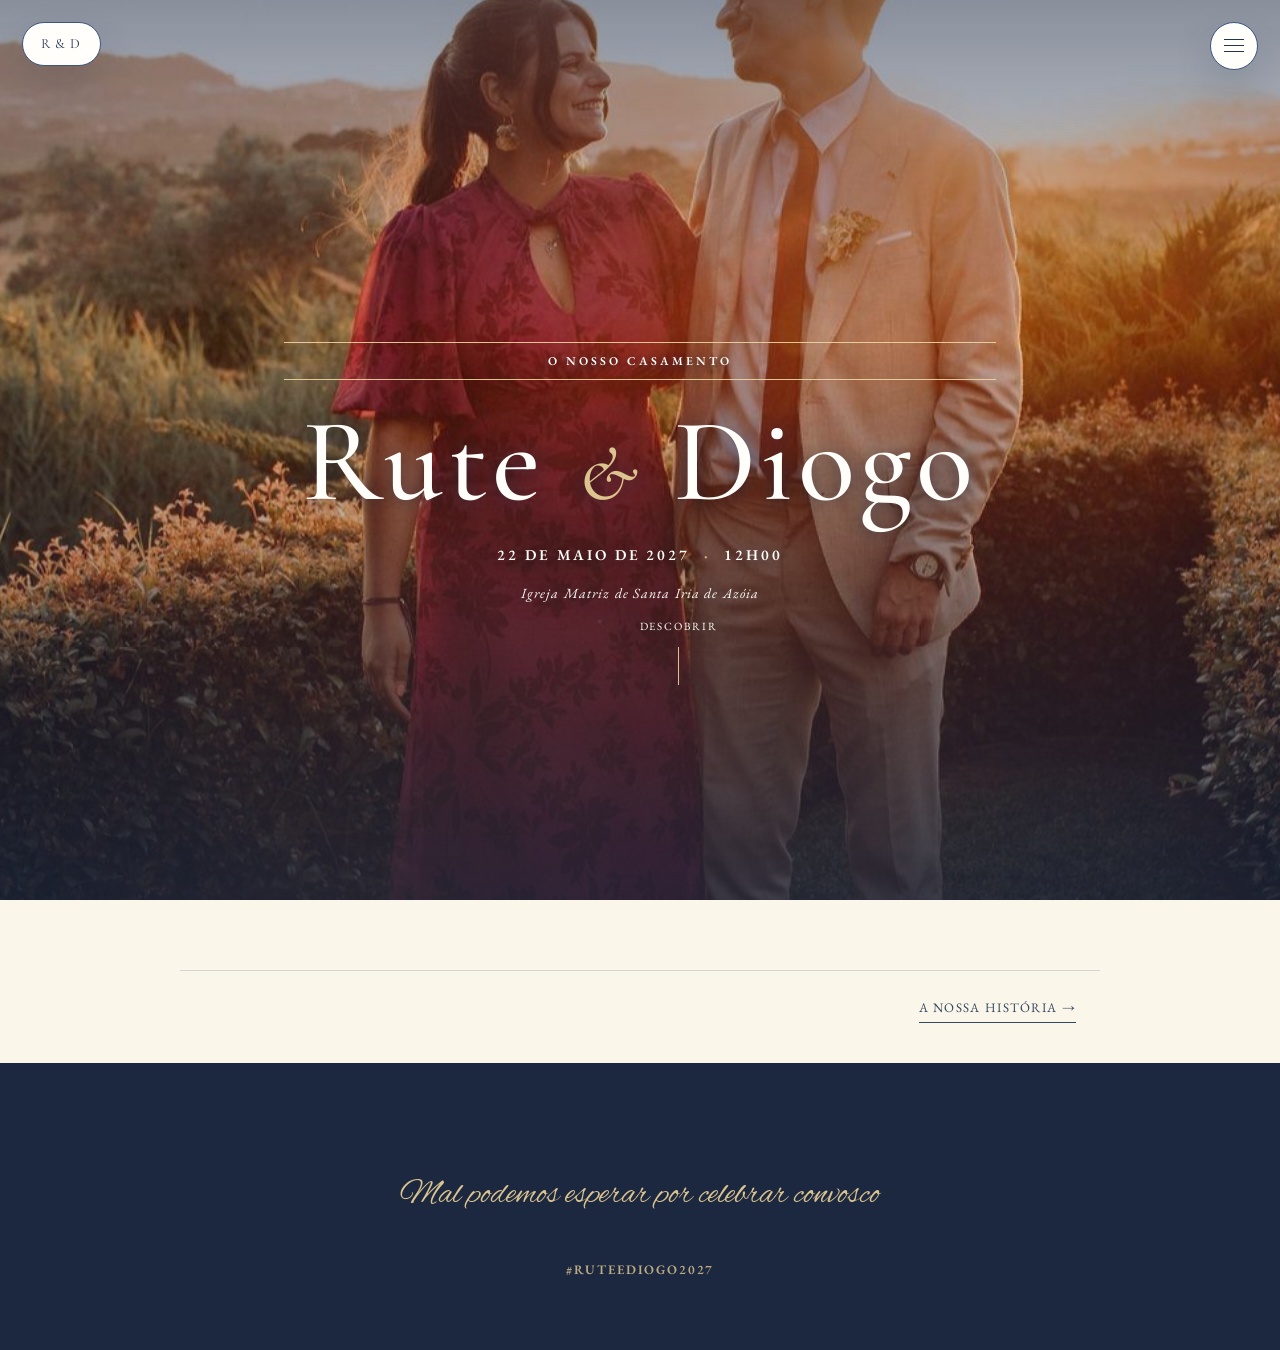
==== index.html @ b2396b19 "Add files via upload" ====
<!DOCTYPE html>
<html lang="pt-PT">
<head>
<meta charset="UTF-8">
<meta name="viewport" content="width=device-width, initial-scale=1.0">
<title>Rute &amp; Diogo — 22 de Maio de 2027</title>
<link rel="preconnect" href="https://fonts.googleapis.com">
<link rel="preconnect" href="https://fonts.gstatic.com" crossorigin>
<link href="https://fonts.googleapis.com/css2?family=Cormorant+Garamond:ital,wght@0,400;0,500;0,600;1,400;1,500&family=EB+Garamond:ital,wght@0,400;0,500;1,400;1,500&family=Alex+Brush&display=swap" rel="stylesheet">
<link rel="stylesheet" href="casament-site/styles.css">
</head>
<body>

<a href="index.html" class="brand-chip">R &amp; D</a>
<button class="menu-btn" id="menuBtn" aria-label="Abrir menu">
  <span class="bars"><span></span><span></span><span></span></span>
</button>

<nav class="nav-overlay">
  <div>
    <ul>
      <li><a href="index.html" class="nav-link active">Início</a></li>
      <li><a href="historia.html" class="nav-link">Nossa História</a></li>
      <li><a href="detalhes.html" class="nav-link">O Grande Dia</a></li>
      <li><a href="rsvp.html" class="nav-link">RSVP</a></li>
      <li><a href="presentes.html" class="nav-link">Presentes</a></li>
    </ul>
    <p class="nav-foot">22 · 05 · 2027</p>
  </div>
</nav>

<section class="photo-cover">
  <img src="images/cover.jpeg" alt="Rute e Diogo juntos ao pôr do sol" fetchpriority="high">
  <div class="photo-cover-shade"></div>
  <div class="photo-cover-content">
    <p class="cover-kicker">O nosso casamento</p>
    <h1>Rute <em>&amp;</em> Diogo</h1>
    <p class="cover-date">22 de maio de 2027 <span>·</span> 12h00</p>
    <p class="cover-place">Igreja Matriz de Santa Iria de Azóia</p>
    <a class="cover-scroll" href="historia.html" aria-label="Ver a nossa história"><span>Descobrir</span><i></i></a>
  </div>
</section>

<nav class="page-nav"><span></span><a href="historia.html">A nossa história →</a></nav>
<footer><p class="script">Mal podemos esperar por celebrar convosco</p><p class="hashtag">#RuteEDiogo2027</p></footer>
<script src="casament-site/script.js"></script>
</body>
</html>
---- casament-site/styles.css ----
/* ============================================================
   Rute & Diogo — 22 de Maio de 2027
   Folha de estilos partilhada por todas as páginas do site.
   ============================================================ */

:root{
  --cream: #FBF6EA;
  --panel: #FFFEFA;
  --navy: #3C567C;
  --navy-deep: #24354E;
  --navy-darker: #1B2840;
  --gold: #C6A567;
  --gold-soft: #DCC48F;
  --ink: #33475F;
  --on-dark: #F3ECDA;
  --shadow: 0 18px 40px rgba(27,40,64,0.16);
}

*{ box-sizing: border-box; }
html{ scroll-behavior: smooth; }
body{
  margin:0;
  background: var(--cream);
  color: var(--ink);
  font-family:'EB Garamond', serif;
  font-size: 18px;
  line-height: 1.7;
}
body.menu-open{ overflow: hidden; }
body.theme-dark{ background: var(--navy-deep); color: var(--on-dark); }
body.theme-panel{ background: var(--panel); }

@media (prefers-reduced-motion: reduce){
  html{ scroll-behavior: auto; }
  *{ animation: none !important; transition: none !important; }
  .reveal{ opacity:1 !important; transform:none !important; }
}

.display{ font-family:'Cormorant Garamond', serif; }
.script{ font-family:'Alex Brush', cursive; color: var(--gold); }
a{ color: inherit; }
img{ max-width:100%; display:block; }

/* ---------- reveal ao fazer scroll ---------- */
.reveal{ opacity:0; transform: translateY(34px); transition: opacity 0.9s ease, transform 0.9s ease; }
.reveal.in-view{ opacity:1; transform: translateY(0); }
.reveal.d1{ transition-delay: 0.08s; }
.reveal.d2{ transition-delay: 0.18s; }
.reveal.d3{ transition-delay: 0.28s; }

/* ---------- ornamento ---------- */
.ornament{ width: 130px; height: 34px; margin: 0 auto 50px; opacity: 0.85; display:block; }
.ornament path{ stroke: var(--gold); fill:none; stroke-width: 1.2; }
body.theme-dark .ornament path{ stroke: var(--gold-soft); }

/* ---------- monograma + hamburguer fixos ---------- */
.brand-chip, .menu-btn{
  position: fixed; top: 22px; z-index: 60;
  background: var(--panel); border: 1px solid var(--navy);
  box-shadow: var(--shadow);
}
.brand-chip{
  left: 22px; padding: 9px 18px; border-radius: 999px;
  font-family:'Cormorant Garamond', serif; letter-spacing: 0.08em; font-size: 14px; color: var(--navy-deep);
  text-decoration:none;
}
.menu-btn{
  right: 22px; width: 48px; height: 48px; border-radius: 50%;
  display:flex; align-items:center; justify-content:center;
  cursor:pointer; border-width:1px; border-style:solid;
}
.menu-btn .bars{ position:relative; width: 20px; height: 14px; }
.menu-btn .bars span{
  position:absolute; left:0; width:100%; height: 1.4px; background: var(--navy-deep);
  transition: transform 0.35s ease, opacity 0.25s ease, top 0.35s ease;
}
.menu-btn .bars span:nth-child(1){ top: 0; }
.menu-btn .bars span:nth-child(2){ top: 6px; }
.menu-btn .bars span:nth-child(3){ top: 12px; }
body.menu-open .menu-btn .bars span:nth-child(1){ top:6px; transform: rotate(45deg); }
body.menu-open .menu-btn .bars span:nth-child(2){ opacity: 0; }
body.menu-open .menu-btn .bars span:nth-child(3){ top:6px; transform: rotate(-45deg); }

/* ---------- overlay de navegação ---------- */
.nav-overlay{
  position: fixed; inset: 0; z-index: 55;
  background: var(--navy-darker);
  display:flex; align-items:center; justify-content:center;
  opacity: 0; visibility: hidden; pointer-events:none;
  transition: opacity 0.5s ease;
}
body.menu-open .nav-overlay{ opacity:1; visibility:visible; pointer-events:auto; }
.nav-overlay ul{ list-style:none; margin:0; padding:0; text-align:center; }
.nav-overlay li{ opacity:0; transform: translateY(16px); transition: opacity 0.5s ease, transform 0.5s ease; }
body.menu-open .nav-overlay li{ opacity:1; transform:translateY(0); }
body.menu-open .nav-overlay li:nth-child(1){ transition-delay: 0.10s; }
body.menu-open .nav-overlay li:nth-child(2){ transition-delay: 0.18s; }
body.menu-open .nav-overlay li:nth-child(3){ transition-delay: 0.26s; }
body.menu-open .nav-overlay li:nth-child(4){ transition-delay: 0.34s; }
body.menu-open .nav-overlay li:nth-child(5){ transition-delay: 0.42s; }
.nav-overlay a{
  display:block; padding: 16px 0; text-decoration:none;
  font-family:'Cormorant Garamond', serif; font-weight:500;
  letter-spacing: 0.18em; text-transform: uppercase;
  font-size: clamp(22px, 4vw, 30px); color: var(--on-dark);
  transition: color 0.2s ease;
}
.nav-overlay a:hover{ color: var(--gold-soft); }
.nav-overlay a.active{ color: var(--gold-soft); }
.nav-overlay .nav-foot{
  margin-top: 30px; font-size: 13px; letter-spacing: 0.3em;
  color: var(--gold-soft); opacity:0; transition: opacity 0.6s ease 0.5s;
}
body.menu-open .nav-overlay .nav-foot{ opacity: 0.8; }

/* ---------- layout de página ---------- */
.page-wrap{ max-width: 920px; margin: 0 auto; padding: 150px 24px 60px; }
.hero-page{
  min-height: 100vh; display:flex; flex-direction:column; align-items:center; justify-content:center;
  padding: 130px 24px 90px;
}

.eyebrow{
  display:block; text-align:center; font-size: 13px; letter-spacing: 0.26em;
  text-transform: uppercase; color: var(--gold); margin-bottom: 14px; font-weight:600;
}
body.theme-dark .eyebrow{ color: var(--gold-soft); }
.section-title{
  text-align:center; font-family:'Cormorant Garamond', serif; font-weight:600;
  font-size: clamp(32px, 4.6vw, 48px); color: var(--navy-deep); margin: 0 0 8px; letter-spacing: 0.02em;
}
body.theme-dark .section-title{ color: var(--on-dark); }
.section-sub{ text-align:center; margin: 0 0 50px; opacity:0.75; font-style: italic; }

/* ---------- convite (usado na página inicial) ---------- */
.invite{ max-width: 620px; margin: 0 auto; text-align:center; position:relative; border: 2px solid var(--navy-deep); padding: 58px 40px; background: var(--panel); }
.invite::before{ content:""; position:absolute; inset:10px; border: 1px solid var(--navy-deep); pointer-events:none; }
.invite .intro{ font-style:italic; font-size: 20px; color: var(--navy); max-width: 420px; margin: 0 auto 28px; }
.invite h1{ font-family:'Cormorant Garamond', serif; font-weight:500; letter-spacing: 0.14em; text-transform: uppercase; color: var(--navy-deep); font-size: clamp(48px, 9vw, 76px); line-height:1.05; margin:0; }
.invite .amp{ display:block; font-size: clamp(22px, 4vw, 32px); font-style: italic; color: var(--gold); margin: 4px 0; }
.invite .date-line{ margin-top: 30px; font-weight:600; letter-spacing: 0.14em; text-transform: uppercase; font-size: clamp(19px, 3vw, 25px); color: var(--navy-deep); }
.invite .time-line{ letter-spacing: 0.3em; text-transform: uppercase; font-size: 15px; color: var(--navy); margin-top: 4px; }
.invite .church-line{ margin-top: 24px; font-style: italic; letter-spacing: 0.05em; text-transform: uppercase; font-size: 16px; color: var(--navy); }
.invite .reception-script{ font-size: 32px; margin-top: 10px; color: var(--gold); font-family:'Alex Brush', cursive; }
.invite .reception-place{ font-style: italic; letter-spacing: 0.08em; text-transform: uppercase; font-size: 15px; color: var(--navy); margin-top: 2px; }

.hero-frame-in{ opacity:0; transform: scale(0.94); animation: heroIn 1s ease forwards 0.15s; }
@keyframes heroIn{ to{ opacity:1; transform: scale(1); } }
.hero-item{ opacity:0; transform: translateY(14px); animation: itemIn 0.7s ease forwards; }
@keyframes itemIn{ to{ opacity:1; transform: translateY(0); } }

.countdown{ display:flex; justify-content:center; gap: 26px; margin-top: 44px; flex-wrap: wrap; }
.countdown .box{ text-align:center; min-width: 60px; }
.countdown .num{ display:block; font-family:'Cormorant Garamond', serif; font-weight:600; font-size: 30px; color: var(--navy-deep); }
.countdown .label{ font-size: 10.5px; letter-spacing: 0.14em; text-transform: uppercase; color: var(--gold); }

/* ---------- história ---------- */
.story-line{ display:flex; flex-direction: column; gap: 64px; }
.story-item{ display:flex; gap: 46px; align-items:center; }
.story-item:nth-child(even){ flex-direction: row-reverse; }
.story-num{ font-family:'Cormorant Garamond', serif; font-style: italic; font-size: 15px; color: var(--gold); letter-spacing: 0.1em; margin-bottom: 6px; display:block; }
.story-item .ph{
  width: 220px; aspect-ratio: 4/5; flex-shrink:0; background: var(--cream);
  border: 1px solid var(--navy); display:flex; align-items:center; justify-content:center;
  font-style: italic; color: var(--navy); text-align:center; padding: 14px;
  clip-path: inset(0 100% 0 0); transition: clip-path 1.1s ease;
}
.story-item.in-view .ph{ clip-path: inset(0 0 0 0); }
.story-item .ph img{ width:100%; height:100%; object-fit:cover; }
.story-text h3{ font-family:'Cormorant Garamond', serif; font-weight:600; font-size: 27px; color: var(--navy-deep); margin: 0 0 10px; }
.story-text p{ margin:0; }
@media (max-width: 680px){ .story-item, .story-item:nth-child(even){ flex-direction:column; text-align:center; } }

/* ---------- detalhes ---------- */
.details-grid{ display:grid; grid-template-columns: 1fr 1fr; gap: 26px; margin-bottom: 70px; }
@media (max-width: 720px){ .details-grid{ grid-template-columns: 1fr; } }
.detail-card{ background: rgba(255,255,255,0.04); border: 1px solid rgba(60,86,124,0.25); padding: 34px 28px; text-align:center; }
body.theme-dark .detail-card{ border-color: rgba(243,236,218,0.35); }
.detail-card .tag{ font-size: 12px; letter-spacing: 0.2em; text-transform:uppercase; color: var(--gold); font-weight:600; margin-bottom: 12px; display:block; }
body.theme-dark .detail-card .tag{ color: var(--gold-soft); }
.detail-card h3{ font-family:'Cormorant Garamond', serif; font-weight:600; font-size: 24px; color: var(--navy-deep); margin: 0 0 6px; }
body.theme-dark .detail-card h3{ color: var(--on-dark); }
.detail-card p{ margin: 0 0 16px; font-size: 15px; opacity: 0.85; }
.map-frame{ width:100%; height: 170px; border:none; }
body.theme-dark .map-frame{ filter: invert(92%) hue-rotate(180deg) contrast(0.92) brightness(0.95); }

.timeline{ max-width: 520px; margin: 0 auto; position:relative; padding-left: 30px; }
.timeline::before{ content:""; position:absolute; left:5px; top:6px; bottom:6px; width:1px; background: rgba(60,86,124,0.25); }
body.theme-dark .timeline::before{ background: rgba(243,236,218,0.3); }
.tl-item{ position:relative; padding-bottom: 34px; }
.tl-item:last-child{ padding-bottom: 0; }
.tl-item::before{ content:""; position:absolute; left: -30px; top: 4px; width: 9px; height:9px; border-radius:50%; background: var(--gold); }
.tl-time{ font-family:'Cormorant Garamond', serif; font-weight:600; color: var(--gold); letter-spacing: 0.08em; font-size: 17px; }
body.theme-dark .tl-time{ color: var(--gold-soft); }
.tl-label{ font-size: 15px; opacity: 0.85; margin-top: 2px; }

/* ---------- RSVP ---------- */
.rsvp-card{ max-width: 560px; margin: 0 auto; border: 2px solid var(--navy-deep); background: var(--panel); padding: 50px 42px; position:relative; }
.rsvp-card::before{ content:""; position:absolute; inset: 9px; border: 1px solid var(--navy-deep); pointer-events:none; }
.field{ margin-bottom: 24px; text-align:left; }
.field label{ display:block; font-size: 14px; letter-spacing: 0.05em; color: var(--navy-deep); margin-bottom: 8px; font-weight:600; }
.field input[type="text"], .field input[type="number"], .field textarea{
  width:100%; border: 1px solid var(--navy); background: var(--cream); padding: 12px 14px;
  font-family: inherit; font-size: 16px; color: var(--ink); transition: border-color 0.2s ease, box-shadow 0.2s ease;
}
.field input:focus, .field textarea:focus{ outline:none; border-color: var(--navy-deep); box-shadow: 0 0 0 3px rgba(198,165,103,0.28); }
.attend-toggle{ display:flex; gap: 12px; flex-wrap: wrap; }
.attend-toggle input{ position:absolute; opacity:0; }
.attend-toggle label{ flex:1; min-width: 160px; text-align:center; padding: 14px; border: 1px solid var(--navy); font-weight:600; cursor:pointer; background: var(--cream); font-size: 14px; letter-spacing: 0.03em; transition: 0.2s; }
.attend-toggle input:checked + label{ background: var(--navy-deep); border-color: var(--navy-deep); color: var(--panel); }
.submit-btn{ background: var(--navy-deep); color: var(--panel); border:none; padding: 15px 38px; font-size: 15px; letter-spacing: 0.12em; text-transform: uppercase; font-family: inherit; cursor:pointer; transition: background 0.2s ease, transform 0.15s ease; }
.submit-btn:hover{ background: var(--navy); transform: translateY(-1px); }
.rsvp-msg{ margin-top: 18px; font-weight:600; display:none; }
.rsvp-msg.ok{ color: var(--navy-deep); }
.rsvp-msg.err{ color: #9C4B3E; }

/* ---------- presentes ---------- */
.gift-card{ max-width: 560px; margin: 0 auto; text-align:center; border: 2px solid var(--navy-deep); background: var(--panel); padding: 50px 40px; position:relative; }
.gift-card::before{ content:""; position:absolute; inset:9px; border: 1px solid var(--navy-deep); pointer-events:none; }
.gift-card p{ max-width: 460px; margin: 14px auto 0; }

/* ---------- navegação entre páginas (prev/next) ---------- */
.page-nav{
  display:flex; justify-content:space-between; max-width: 920px; margin: 70px auto 0; padding: 26px 24px 0;
  border-top: 1px solid rgba(60,86,124,0.2);
  font-size: 13px; letter-spacing: 0.1em; text-transform: uppercase;
}
body.theme-dark .page-nav{ border-top-color: rgba(243,236,218,0.2); }
.page-nav a{ text-decoration:none; border-bottom: 1px solid currentColor; padding-bottom: 3px; transition: opacity 0.2s ease; }
.page-nav a:hover{ opacity: 0.6; }

footer{ background: var(--navy-darker); color: var(--on-dark); text-align:center; padding: 70px 20px 56px; margin-top: 40px; }
footer .script{ font-size: 34px; color: var(--gold-soft); }
footer .hashtag{ margin-top: 10px; letter-spacing: 0.14em; font-size: 13px; text-transform: uppercase; color: var(--gold-soft); font-weight:600; opacity:0.85; }

/* ---------- capa fotográfica da página inicial ---------- */
.photo-cover{ min-height:100vh; position:relative; overflow:hidden; display:flex; align-items:center; justify-content:center; background:var(--navy-deep); color:var(--panel); }
.photo-cover > img{ position:absolute; inset:0; width:100%; height:100%; object-fit:cover; object-position:center 58%; animation:coverZoom 18s ease-out both; }
.photo-cover-shade{ position:absolute; inset:0; background:linear-gradient(180deg, rgba(27,40,64,0.48) 0%, rgba(27,40,64,0.05) 38%, rgba(27,40,64,0.72) 100%); }
.photo-cover-content{ position:relative; z-index:1; width:min(760px, 90%); padding:150px 24px 100px; text-align:center; text-shadow:0 2px 18px rgba(27,40,64,0.7); }
.cover-kicker{ color:var(--gold-soft); font-size:12px; font-weight:600; letter-spacing:0.25em; text-transform:uppercase; }
.photo-cover h1{ margin:26px 0 24px; color:var(--panel); font-family:'Cormorant Garamond',serif; font-size:clamp(58px, 11vw, 118px); font-weight:500; letter-spacing:0.04em; line-height:0.95; }
.photo-cover h1 em{ color:var(--gold-soft); font-size:0.65em; font-style:italic; }
.cover-date{ color:var(--panel); font-size:15px; font-weight:600; letter-spacing:0.19em; text-transform:uppercase; }
.cover-date span{ color:var(--gold-soft); padding:0 8px; }
.cover-place{ color:var(--panel); font-size:14px; font-style:italic; letter-spacing:0.08em; }
.cover-scroll{ position:absolute; left:50%; bottom:35px; display:flex; flex-direction:column; align-items:center; gap:11px; color:var(--panel); font-size:11px; letter-spacing:0.18em; text-decoration:none; text-transform:uppercase; transform:translateX(-50%); }
.cover-scroll i{ width:1px; height:38px; background:var(--gold-soft); }
@keyframes coverZoom{ from{ transform:scale(1); } to{ transform:scale(1.06); } }
.photo-cover-shade{ animation:shadeIn 1.2s ease both; }
.photo-cover-content > *{ opacity:0; animation:coverContentIn .9s ease-out forwards; }
.photo-cover-content .cover-kicker{ color:var(--panel); text-shadow:0 2px 10px rgba(27,40,64,0.85); border-top:1px solid rgba(238,214,165,0.9); border-bottom:1px solid rgba(238,214,165,0.9); padding:8px 16px 7px; animation-delay:.35s; }
.photo-cover-content h1{ animation-delay:.55s; }
.photo-cover-content .cover-date{ animation-delay:.75s; }
.photo-cover-content .cover-place{ animation-delay:.9s; }
.photo-cover-content .cover-scroll{ animation-delay:1.2s; }
@keyframes shadeIn{ from{ opacity:0; } to{ opacity:1; } }
@keyframes coverContentIn{ from{ opacity:0; transform:translateY(18px); } to{ opacity:1; transform:translateY(0); } }
@media (prefers-reduced-motion: reduce){ .photo-cover > img,.photo-cover-shade,.photo-cover-content > *{ animation:none; opacity:1; transform:none; } }
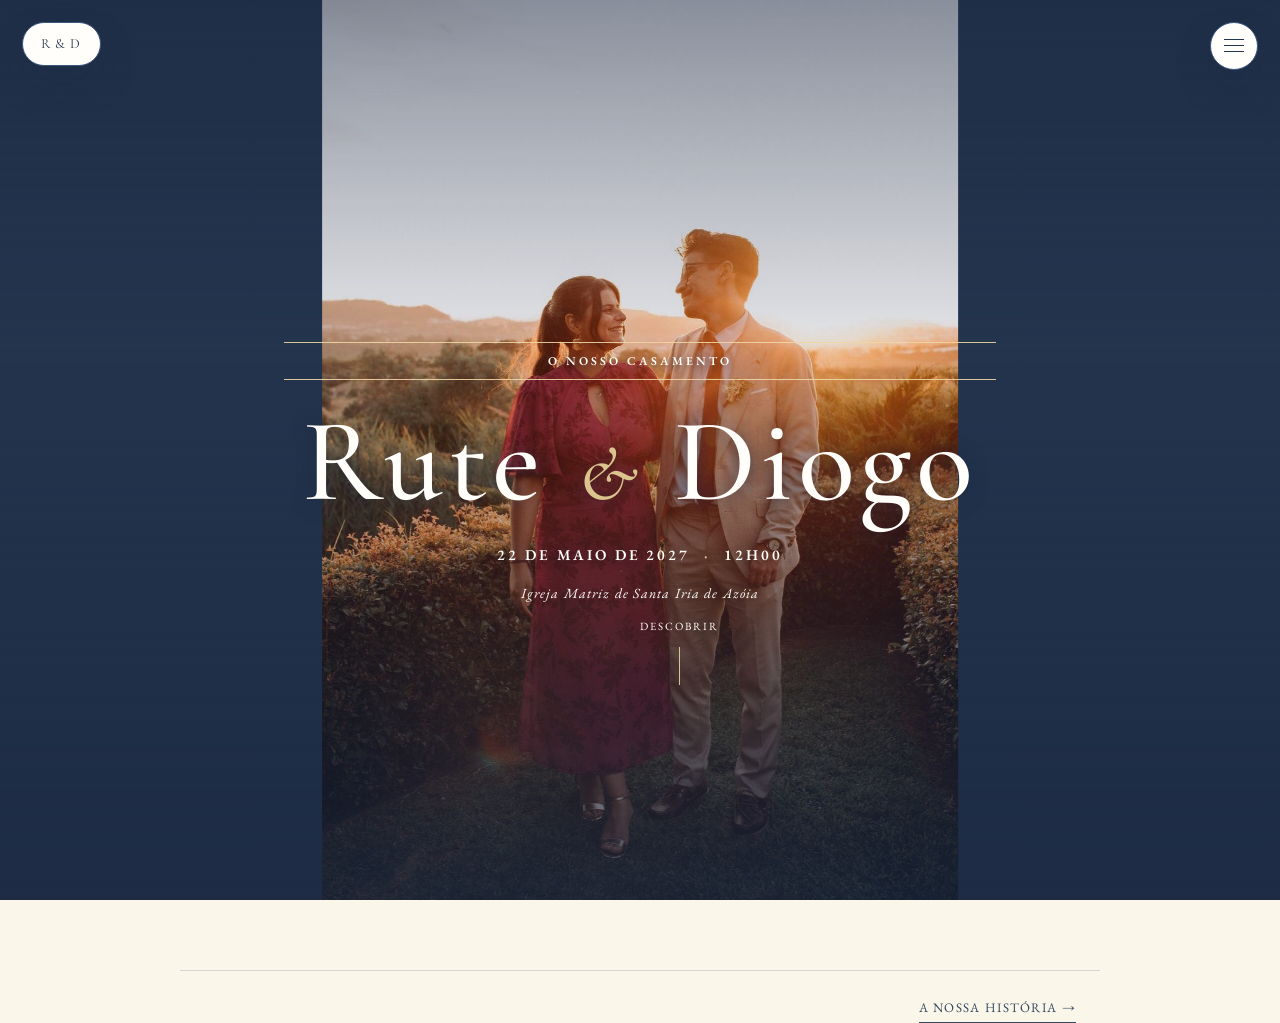
==== commit 9cc4049e: "Update story images and enhance layout in historia.html and styles.css" ====
--- a/index.html
+++ b/index.html
@@ -42,7 +42,6 @@
 </section>
 
 <nav class="page-nav"><span></span><a href="historia.html">A nossa história →</a></nav>
-<footer><p class="script">Mal podemos esperar por celebrar convosco</p><p class="hashtag">#RuteEDiogo2027</p></footer>
 <script src="casament-site/script.js"></script>
 </body>
 </html>
--- a/casament-site/styles.css
+++ b/casament-site/styles.css
@@ -155,21 +155,39 @@
 .countdown .label{ font-size: 10.5px; letter-spacing: 0.14em; text-transform: uppercase; color: var(--gold); }
 
 /* ---------- história ---------- */
-.story-line{ display:flex; flex-direction: column; gap: 64px; }
-.story-item{ display:flex; gap: 46px; align-items:center; }
-.story-item:nth-child(even){ flex-direction: row-reverse; }
-.story-num{ font-family:'Cormorant Garamond', serif; font-style: italic; font-size: 15px; color: var(--gold); letter-spacing: 0.1em; margin-bottom: 6px; display:block; }
+.story-line{ display:flex; flex-direction: column; gap: 112px; position:relative; padding: 16px 0 30px; }
+.story-line::before{ content:""; position:absolute; top:0; bottom:0; left:50%; width:1px; background:linear-gradient(to bottom, transparent, rgba(198,165,103,0.65) 10%, rgba(198,165,103,0.65) 90%, transparent); transform:translateX(-50%); }
+.story-item{ display:grid; grid-template-columns:minmax(0, 1fr) minmax(0, 1fr); gap: 72px; align-items:center; position:relative; }
+.story-item:nth-child(even){ direction:rtl; }
+.story-item:nth-child(even) .story-text{ direction:ltr; }
+.story-item::before{ content:""; position:absolute; z-index:2; left:50%; top:50%; width:10px; height:10px; border:2px solid var(--panel); border-radius:50%; background:var(--gold); box-shadow:0 0 0 5px rgba(198,165,103,0.18); transform:translate(-50%, -50%); }
+.story-num{ font-family:'Cormorant Garamond', serif; font-style: italic; font-size: 15px; color: var(--gold); letter-spacing: 0.1em; margin-bottom: 8px; display:block; }
 .story-item .ph{
-  width: 220px; aspect-ratio: 4/5; flex-shrink:0; background: var(--cream);
+  width:100%; aspect-ratio: 4/5; background: var(--cream); overflow:hidden;
   border: 1px solid var(--navy); display:flex; align-items:center; justify-content:center;
-  font-style: italic; color: var(--navy); text-align:center; padding: 14px;
-  clip-path: inset(0 100% 0 0); transition: clip-path 1.1s ease;
-}
+  font-style: italic; color: var(--navy); text-align:center; padding: 10px;
+  clip-path: inset(0 100% 0 0); transition: clip-path 1.1s ease, box-shadow 0.35s ease, transform 0.35s ease;
+}
+.story-item:nth-child(1) .ph{ aspect-ratio: 4/3; }
+.story-item:nth-child(2) .ph img{ object-position:center 58%; }
+.story-item:nth-child(3) .ph img{ object-position:43% 58%; }
 .story-item.in-view .ph{ clip-path: inset(0 0 0 0); }
-.story-item .ph img{ width:100%; height:100%; object-fit:cover; }
-.story-text h3{ font-family:'Cormorant Garamond', serif; font-weight:600; font-size: 27px; color: var(--navy-deep); margin: 0 0 10px; }
-.story-text p{ margin:0; }
-@media (max-width: 680px){ .story-item, .story-item:nth-child(even){ flex-direction:column; text-align:center; } }
+.story-item .ph img{ width:100%; height:100%; object-fit:cover; transition:transform 0.7s cubic-bezier(.2,.7,.2,1); }
+.story-item:hover .ph{ box-shadow: 12px 14px 0 rgba(198,165,103,0.2); transform:translateY(-5px); }
+.story-item:hover .ph img{ transform:scale(1.045); }
+.story-text{ max-width: 320px; }
+.story-text h3{ font-family:'Cormorant Garamond', serif; font-weight:600; font-size: 32px; color: var(--navy-deep); margin: 0 0 12px; }
+.story-text p{ margin:0; font-size: 18px; line-height:1.65; }
+@media (max-width: 680px){
+  .story-line{ gap: 72px; padding-top:0; }
+  .story-line::before{ left:12px; }
+  .story-item, .story-item:nth-child(even){ display:flex; flex-direction:column; align-items:stretch; gap:24px; padding-left:34px; direction:ltr; }
+  .story-item::before{ left:12px; top:34px; transform:translate(-50%, 0); }
+  .story-item .ph, .story-item:nth-child(1) .ph{ aspect-ratio: 4/3; }
+  .story-text{ max-width:none; text-align:left; }
+  .story-text h3{ font-size:29px; }
+  .story-item:hover .ph{ transform:none; box-shadow:none; }
+}
 
 /* ---------- detalhes ---------- */
 .details-grid{ display:grid; grid-template-columns: 1fr 1fr; gap: 26px; margin-bottom: 70px; }
@@ -195,8 +213,9 @@
 .tl-label{ font-size: 15px; opacity: 0.85; margin-top: 2px; }
 
 /* ---------- RSVP ---------- */
-.rsvp-card{ max-width: 560px; margin: 0 auto; border: 2px solid var(--navy-deep); background: var(--panel); padding: 50px 42px; position:relative; }
+.rsvp-card{ max-width: 720px; margin: 0 auto; border: 2px solid var(--navy-deep); background: var(--panel); padding: 34px 26px; position:relative; }
 .rsvp-card::before{ content:""; position:absolute; inset: 9px; border: 1px solid var(--navy-deep); pointer-events:none; }
+.google-form{ display:block; width:100%; min-height: 850px; border:0; position:relative; z-index:1; background:var(--panel); }
 .field{ margin-bottom: 24px; text-align:left; }
 .field label{ display:block; font-size: 14px; letter-spacing: 0.05em; color: var(--navy-deep); margin-bottom: 8px; font-weight:600; }
 .field input[type="text"], .field input[type="number"], .field textarea{
@@ -213,6 +232,7 @@
 .rsvp-msg{ margin-top: 18px; font-weight:600; display:none; }
 .rsvp-msg.ok{ color: var(--navy-deep); }
 .rsvp-msg.err{ color: #9C4B3E; }
+@media (max-width: 680px){ .rsvp-card{ padding: 24px 14px; } .google-form{ min-height: 980px; } }
 
 /* ---------- presentes ---------- */
 .gift-card{ max-width: 560px; margin: 0 auto; text-align:center; border: 2px solid var(--navy-deep); background: var(--panel); padding: 50px 40px; position:relative; }
@@ -235,7 +255,7 @@
 
 /* ---------- capa fotográfica da página inicial ---------- */
 .photo-cover{ min-height:100vh; position:relative; overflow:hidden; display:flex; align-items:center; justify-content:center; background:var(--navy-deep); color:var(--panel); }
-.photo-cover > img{ position:absolute; inset:0; width:100%; height:100%; object-fit:cover; object-position:center 58%; animation:coverZoom 18s ease-out both; }
+.photo-cover > img{ position:absolute; inset:0; width:100%; height:100%; object-fit:contain; object-position:center center; animation:coverZoom 18s ease-out both; }
 .photo-cover-shade{ position:absolute; inset:0; background:linear-gradient(180deg, rgba(27,40,64,0.48) 0%, rgba(27,40,64,0.05) 38%, rgba(27,40,64,0.72) 100%); }
 .photo-cover-content{ position:relative; z-index:1; width:min(760px, 90%); padding:150px 24px 100px; text-align:center; text-shadow:0 2px 18px rgba(27,40,64,0.7); }
 .cover-kicker{ color:var(--gold-soft); font-size:12px; font-weight:600; letter-spacing:0.25em; text-transform:uppercase; }
@@ -256,4 +276,5 @@
 .photo-cover-content .cover-scroll{ animation-delay:1.2s; }
 @keyframes shadeIn{ from{ opacity:0; } to{ opacity:1; } }
 @keyframes coverContentIn{ from{ opacity:0; transform:translateY(18px); } to{ opacity:1; transform:translateY(0); } }
+@media (max-width: 680px){ .photo-cover > img{ object-fit:cover; object-position:center 58%; } }
 @media (prefers-reduced-motion: reduce){ .photo-cover > img,.photo-cover-shade,.photo-cover-content > *{ animation:none; opacity:1; transform:none; } }
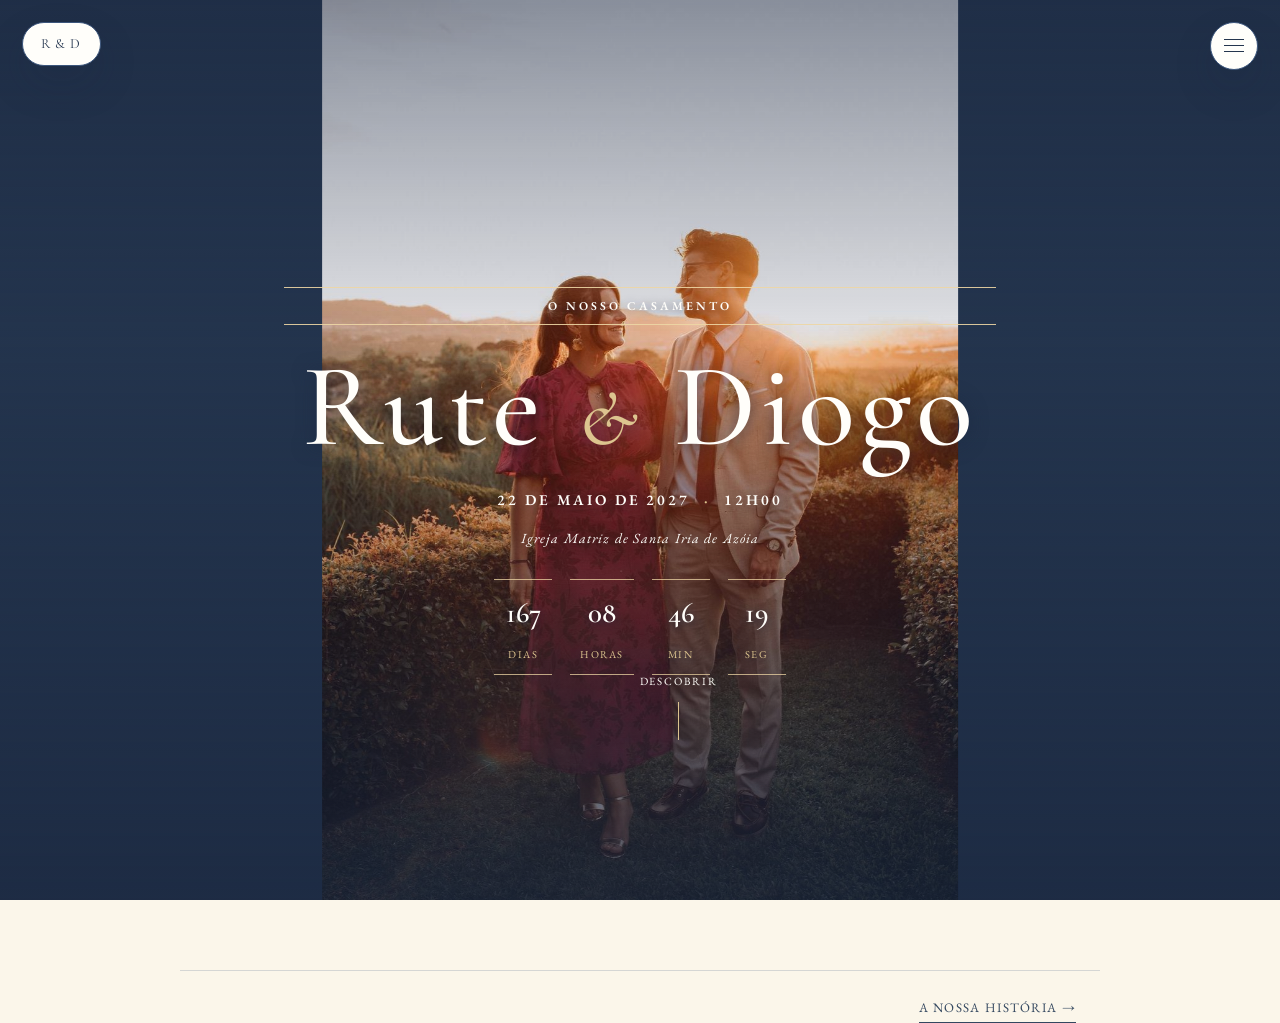
==== commit 2a5235cd: "Add story introduction and countdown timer to wedding page" ====
--- a/index.html
+++ b/index.html
@@ -37,6 +37,12 @@
     <h1>Rute <em>&amp;</em> Diogo</h1>
     <p class="cover-date">22 de maio de 2027 <span>·</span> 12h00</p>
     <p class="cover-place">Igreja Matriz de Santa Iria de Azóia</p>
+    <div class="cover-countdown countdown hero-item" style="animation-delay:1.05s;" aria-label="Contagem decrescente até ao casamento">
+      <div class="box"><span class="num" id="cd-dias">00</span><span class="label">dias</span></div>
+      <div class="box"><span class="num" id="cd-horas">00</span><span class="label">horas</span></div>
+      <div class="box"><span class="num" id="cd-min">00</span><span class="label">min</span></div>
+      <div class="box"><span class="num" id="cd-seg">00</span><span class="label">seg</span></div>
+    </div>
     <a class="cover-scroll" href="historia.html" aria-label="Ver a nossa história"><span>Descobrir</span><i></i></a>
   </div>
 </section>
--- a/casament-site/styles.css
+++ b/casament-site/styles.css
@@ -132,6 +132,9 @@
 body.theme-dark .section-title{ color: var(--on-dark); }
 .section-sub{ text-align:center; margin: 0 0 50px; opacity:0.75; font-style: italic; }
 
+/* ---------- abertura da história ---------- */
+.story-intro{ max-width: 530px; margin: 0 auto 22px; text-align:center; font-size: 20px; line-height:1.55; color: var(--navy); }
+
 /* ---------- convite (usado na página inicial) ---------- */
 .invite{ max-width: 620px; margin: 0 auto; text-align:center; position:relative; border: 2px solid var(--navy-deep); padding: 58px 40px; background: var(--panel); }
 .invite::before{ content:""; position:absolute; inset:10px; border: 1px solid var(--navy-deep); pointer-events:none; }
@@ -162,6 +165,8 @@
 .story-item:nth-child(even) .story-text{ direction:ltr; }
 .story-item::before{ content:""; position:absolute; z-index:2; left:50%; top:50%; width:10px; height:10px; border:2px solid var(--panel); border-radius:50%; background:var(--gold); box-shadow:0 0 0 5px rgba(198,165,103,0.18); transform:translate(-50%, -50%); }
 .story-num{ font-family:'Cormorant Garamond', serif; font-style: italic; font-size: 15px; color: var(--gold); letter-spacing: 0.1em; margin-bottom: 8px; display:block; }
+.story-num b{ display:inline-block; font-size: 19px; font-weight:600; font-style:normal; margin-right: 12px; }
+.story-num small{ font-family:'EB Garamond', serif; font-size: 13px; font-style:italic; letter-spacing: 0.04em; color: var(--navy); }
 .story-item .ph{
   width:100%; aspect-ratio: 4/5; background: var(--cream); overflow:hidden;
   border: 1px solid var(--navy); display:flex; align-items:center; justify-content:center;
@@ -178,6 +183,12 @@
 .story-text{ max-width: 320px; }
 .story-text h3{ font-family:'Cormorant Garamond', serif; font-weight:600; font-size: 32px; color: var(--navy-deep); margin: 0 0 12px; }
 .story-text p{ margin:0; font-size: 18px; line-height:1.65; }
+.story-ending{ max-width: 470px; margin: 6px auto 0; padding: 26px 0 0; text-align:center; border-top: 1px solid rgba(198,165,103,0.55); position:relative; }
+.story-ending::before{ content:""; position:absolute; top:-5px; left:50%; width:9px; height:9px; border-radius:50%; background:var(--gold); transform:translateX(-50%); box-shadow:0 0 0 5px var(--panel); }
+.story-ending-mark{ display:block; color:var(--gold); font-family:'Cormorant Garamond', serif; font-size:18px; font-style:italic; letter-spacing:0.1em; }
+.story-ending p{ margin: 2px 0 14px; font-family:'Cormorant Garamond', serif; font-size:25px; line-height:1.2; color:var(--navy-deep); }
+.story-ending a{ color:var(--navy-deep); font-size:12px; letter-spacing:0.16em; text-transform:uppercase; text-decoration:none; border-bottom:1px solid var(--gold); padding-bottom:4px; }
+.story-ending a span{ color:var(--gold); font-size:17px; margin-left:7px; }
 @media (max-width: 680px){
   .story-line{ gap: 72px; padding-top:0; }
   .story-line::before{ left:12px; }
@@ -264,6 +275,10 @@
 .cover-date{ color:var(--panel); font-size:15px; font-weight:600; letter-spacing:0.19em; text-transform:uppercase; }
 .cover-date span{ color:var(--gold-soft); padding:0 8px; }
 .cover-place{ color:var(--panel); font-size:14px; font-style:italic; letter-spacing:0.08em; }
+.cover-countdown{ margin:28px auto 0; gap:18px; }
+.cover-countdown .box{ min-width:58px; padding:8px 10px 6px; border-top:1px solid rgba(238,214,165,0.75); border-bottom:1px solid rgba(238,214,165,0.75); }
+.cover-countdown .num{ color:var(--panel); font-size:29px; text-shadow:0 2px 10px rgba(27,40,64,0.8); }
+.cover-countdown .label{ color:var(--gold-soft); text-shadow:0 1px 8px rgba(27,40,64,0.8); }
 .cover-scroll{ position:absolute; left:50%; bottom:35px; display:flex; flex-direction:column; align-items:center; gap:11px; color:var(--panel); font-size:11px; letter-spacing:0.18em; text-decoration:none; text-transform:uppercase; transform:translateX(-50%); }
 .cover-scroll i{ width:1px; height:38px; background:var(--gold-soft); }
 @keyframes coverZoom{ from{ transform:scale(1); } to{ transform:scale(1.06); } }
@@ -277,4 +292,11 @@
 @keyframes shadeIn{ from{ opacity:0; } to{ opacity:1; } }
 @keyframes coverContentIn{ from{ opacity:0; transform:translateY(18px); } to{ opacity:1; transform:translateY(0); } }
 @media (max-width: 680px){ .photo-cover > img{ object-fit:cover; object-position:center 58%; } }
+@media (max-width: 680px){
+  .story-intro{ font-size:18px; }
+  .story-ending p{ font-size:23px; }
+  .cover-countdown{ gap:8px; margin-top:22px; }
+  .cover-countdown .box{ min-width:53px; padding-left:5px; padding-right:5px; }
+  .cover-countdown .num{ font-size:25px; }
+}
 @media (prefers-reduced-motion: reduce){ .photo-cover > img,.photo-cover-shade,.photo-cover-content > *{ animation:none; opacity:1; transform:none; } }
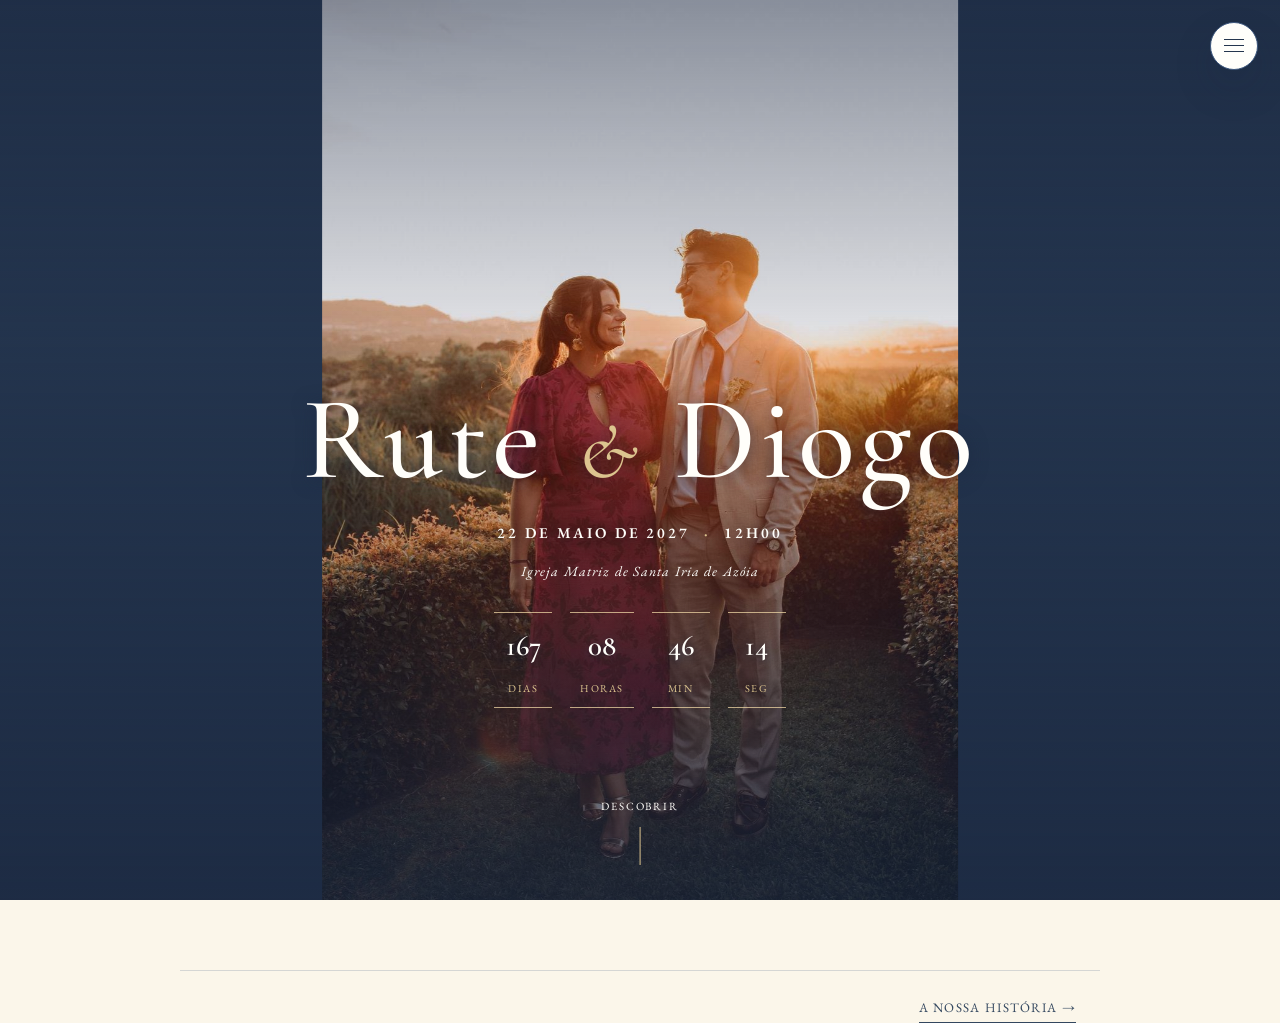
==== commit e55cb2b2: "Refactor photo cover content and adjust styles for improved layout" ====
--- a/index.html
+++ b/index.html
@@ -11,7 +11,6 @@
 </head>
 <body>
 
-<a href="index.html" class="brand-chip">R &amp; D</a>
 <button class="menu-btn" id="menuBtn" aria-label="Abrir menu">
   <span class="bars"><span></span><span></span><span></span></span>
 </button>
@@ -33,7 +32,6 @@
   <img src="images/cover.jpeg" alt="Rute e Diogo juntos ao pôr do sol" fetchpriority="high">
   <div class="photo-cover-shade"></div>
   <div class="photo-cover-content">
-    <p class="cover-kicker">O nosso casamento</p>
     <h1>Rute <em>&amp;</em> Diogo</h1>
     <p class="cover-date">22 de maio de 2027 <span>·</span> 12h00</p>
     <p class="cover-place">Igreja Matriz de Santa Iria de Azóia</p>
@@ -43,8 +41,8 @@
       <div class="box"><span class="num" id="cd-min">00</span><span class="label">min</span></div>
       <div class="box"><span class="num" id="cd-seg">00</span><span class="label">seg</span></div>
     </div>
-    <a class="cover-scroll" href="historia.html" aria-label="Ver a nossa história"><span>Descobrir</span><i></i></a>
   </div>
+  <a class="cover-scroll" href="historia.html" aria-label="Ver a nossa história"><span>Descobrir</span><i></i></a>
 </section>
 
 <nav class="page-nav"><span></span><a href="historia.html">A nossa história →</a></nav>
--- a/casament-site/styles.css
+++ b/casament-site/styles.css
@@ -268,7 +268,7 @@
 .photo-cover{ min-height:100vh; position:relative; overflow:hidden; display:flex; align-items:center; justify-content:center; background:var(--navy-deep); color:var(--panel); }
 .photo-cover > img{ position:absolute; inset:0; width:100%; height:100%; object-fit:contain; object-position:center center; animation:coverZoom 18s ease-out both; }
 .photo-cover-shade{ position:absolute; inset:0; background:linear-gradient(180deg, rgba(27,40,64,0.48) 0%, rgba(27,40,64,0.05) 38%, rgba(27,40,64,0.72) 100%); }
-.photo-cover-content{ position:relative; z-index:1; width:min(760px, 90%); padding:150px 24px 100px; text-align:center; text-shadow:0 2px 18px rgba(27,40,64,0.7); }
+.photo-cover-content{ position:relative; z-index:1; width:min(760px, 90%); padding:150px 24px 100px; text-align:center; text-shadow:0 2px 18px rgba(27,40,64,0.7); transform:translateY(58px); }
 .cover-kicker{ color:var(--gold-soft); font-size:12px; font-weight:600; letter-spacing:0.25em; text-transform:uppercase; }
 .photo-cover h1{ margin:26px 0 24px; color:var(--panel); font-family:'Cormorant Garamond',serif; font-size:clamp(58px, 11vw, 118px); font-weight:500; letter-spacing:0.04em; line-height:0.95; }
 .photo-cover h1 em{ color:var(--gold-soft); font-size:0.65em; font-style:italic; }
@@ -293,6 +293,7 @@
 @keyframes coverContentIn{ from{ opacity:0; transform:translateY(18px); } to{ opacity:1; transform:translateY(0); } }
 @media (max-width: 680px){ .photo-cover > img{ object-fit:cover; object-position:center 58%; } }
 @media (max-width: 680px){
+  .photo-cover-content{ transform:translateY(42px); }
   .story-intro{ font-size:18px; }
   .story-ending p{ font-size:23px; }
   .cover-countdown{ gap:8px; margin-top:22px; }
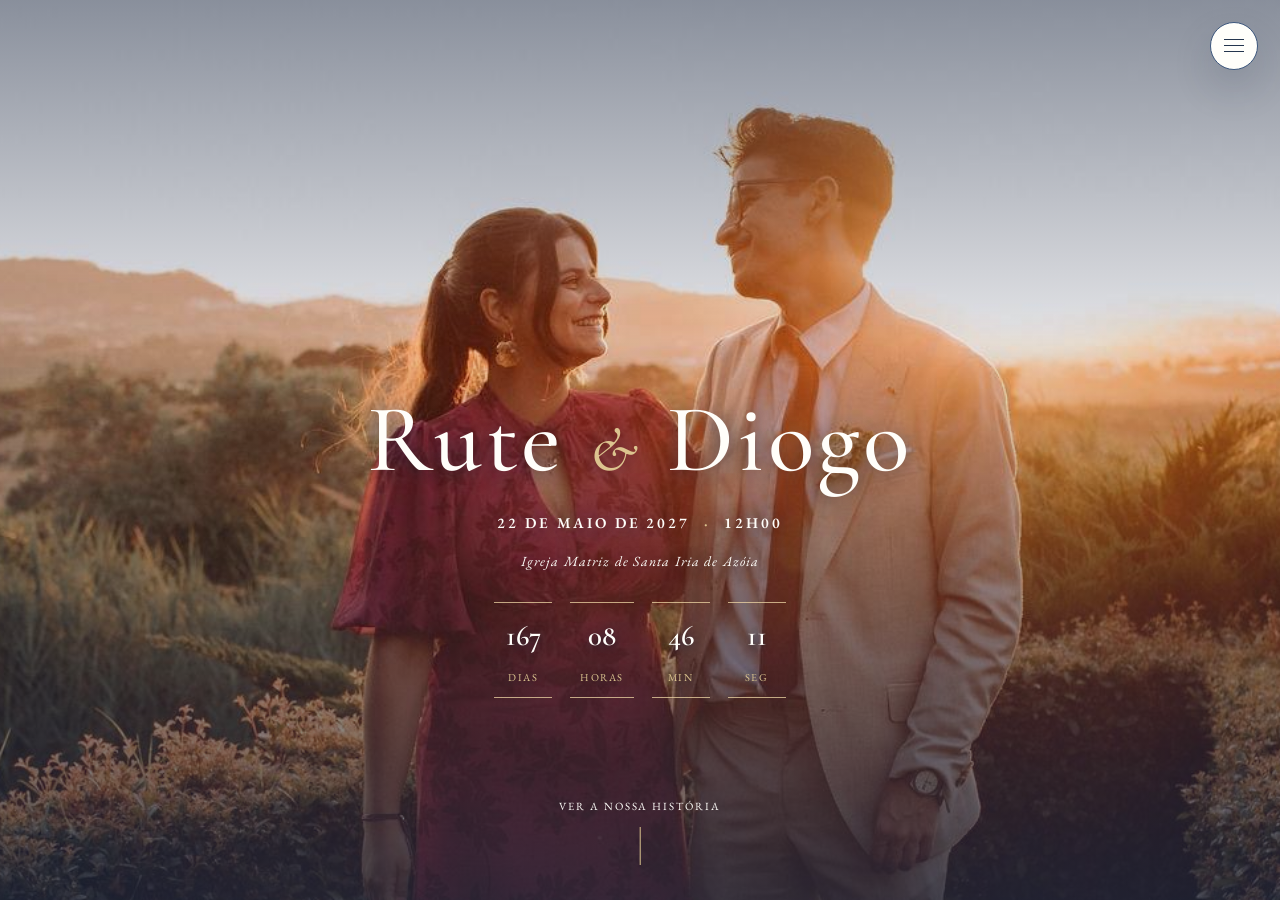
==== commit dfcfa6bc: "Update link text for story section and remove redundant navigation" ====
--- a/index.html
+++ b/index.html
@@ -42,10 +42,9 @@
       <div class="box"><span class="num" id="cd-seg">00</span><span class="label">seg</span></div>
     </div>
   </div>
-  <a class="cover-scroll" href="historia.html" aria-label="Ver a nossa história"><span>Descobrir</span><i></i></a>
+  <a class="cover-scroll" href="historia.html" aria-label="Ver a nossa história"><span>Ver a nossa história</span><i></i></a>
 </section>
 
-<nav class="page-nav"><span></span><a href="historia.html">A nossa história →</a></nav>
 <script src="casament-site/script.js"></script>
 </body>
 </html>
--- a/casament-site/styles.css
+++ b/casament-site/styles.css
@@ -270,7 +270,7 @@
 .photo-cover-shade{ position:absolute; inset:0; background:linear-gradient(180deg, rgba(27,40,64,0.48) 0%, rgba(27,40,64,0.05) 38%, rgba(27,40,64,0.72) 100%); }
 .photo-cover-content{ position:relative; z-index:1; width:min(760px, 90%); padding:150px 24px 100px; text-align:center; text-shadow:0 2px 18px rgba(27,40,64,0.7); transform:translateY(58px); }
 .cover-kicker{ color:var(--gold-soft); font-size:12px; font-weight:600; letter-spacing:0.25em; text-transform:uppercase; }
-.photo-cover h1{ margin:26px 0 24px; color:var(--panel); font-family:'Cormorant Garamond',serif; font-size:clamp(58px, 11vw, 118px); font-weight:500; letter-spacing:0.04em; line-height:0.95; }
+.photo-cover h1{ margin:26px 0 24px; color:var(--panel); font-family:'Cormorant Garamond',serif; font-size:clamp(58px, 8vw, 96px); font-weight:500; letter-spacing:0.04em; line-height:0.95; }
 .photo-cover h1 em{ color:var(--gold-soft); font-size:0.65em; font-style:italic; }
 .cover-date{ color:var(--panel); font-size:15px; font-weight:600; letter-spacing:0.19em; text-transform:uppercase; }
 .cover-date span{ color:var(--gold-soft); padding:0 8px; }
@@ -291,6 +291,7 @@
 .photo-cover-content .cover-scroll{ animation-delay:1.2s; }
 @keyframes shadeIn{ from{ opacity:0; } to{ opacity:1; } }
 @keyframes coverContentIn{ from{ opacity:0; transform:translateY(18px); } to{ opacity:1; transform:translateY(0); } }
+@media (min-width: 681px){ .photo-cover > img{ object-fit:cover; object-position:center 38%; } }
 @media (max-width: 680px){ .photo-cover > img{ object-fit:cover; object-position:center 58%; } }
 @media (max-width: 680px){
   .photo-cover-content{ transform:translateY(42px); }
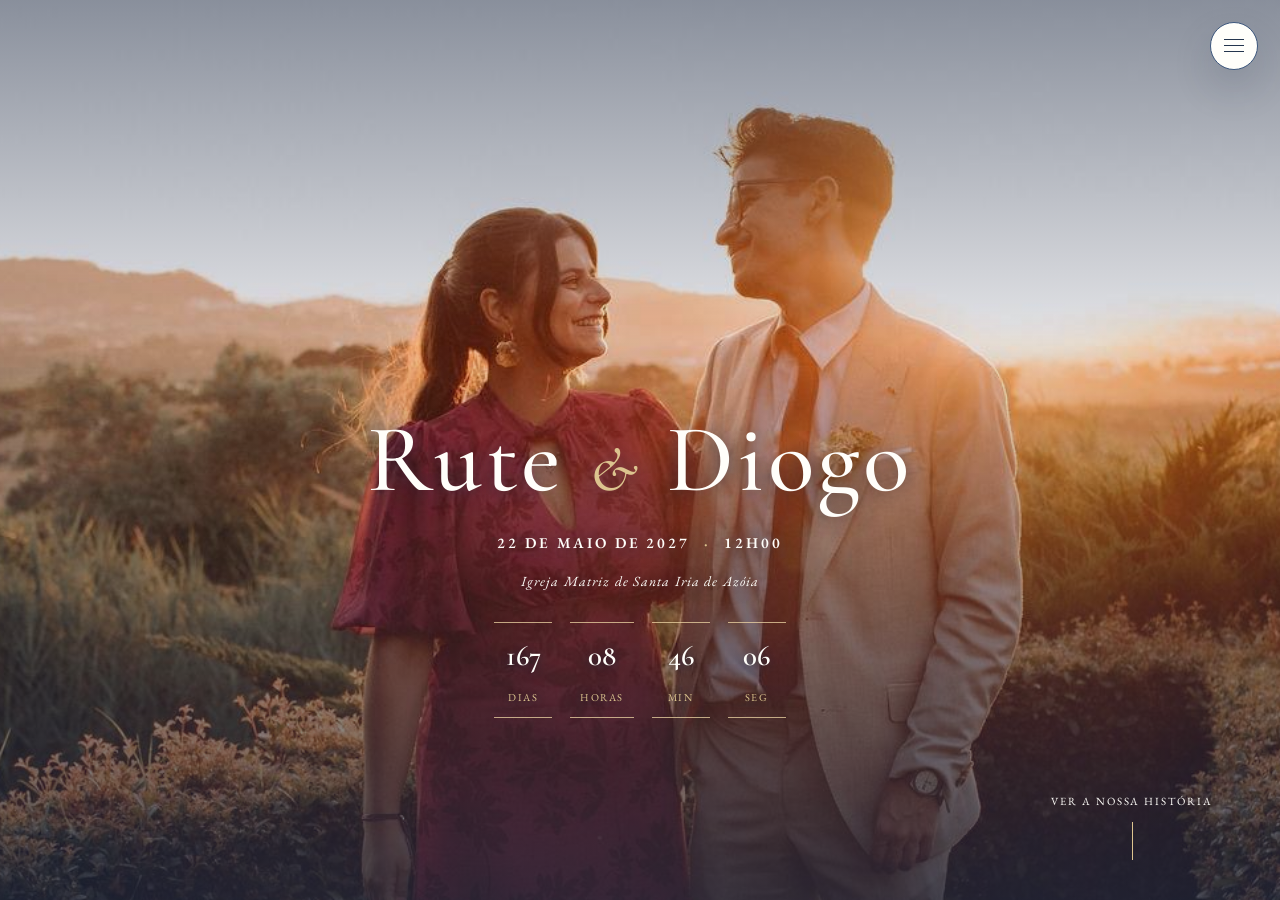
==== commit 54890508: "Update stylesheet link to include versioning for cache management" ====
--- a/index.html
+++ b/index.html
@@ -7,7 +7,7 @@
 <link rel="preconnect" href="https://fonts.googleapis.com">
 <link rel="preconnect" href="https://fonts.gstatic.com" crossorigin>
 <link href="https://fonts.googleapis.com/css2?family=Cormorant+Garamond:ital,wght@0,400;0,500;0,600;1,400;1,500&family=EB+Garamond:ital,wght@0,400;0,500;1,400;1,500&family=Alex+Brush&display=swap" rel="stylesheet">
-<link rel="stylesheet" href="casament-site/styles.css">
+<link rel="stylesheet" href="casament-site/styles.css?v=3">
 </head>
 <body>
 
--- a/casament-site/styles.css
+++ b/casament-site/styles.css
@@ -265,8 +265,8 @@
 footer .hashtag{ margin-top: 10px; letter-spacing: 0.14em; font-size: 13px; text-transform: uppercase; color: var(--gold-soft); font-weight:600; opacity:0.85; }
 
 /* ---------- capa fotográfica da página inicial ---------- */
-.photo-cover{ min-height:100vh; position:relative; overflow:hidden; display:flex; align-items:center; justify-content:center; background:var(--navy-deep); color:var(--panel); }
-.photo-cover > img{ position:absolute; inset:0; width:100%; height:100%; object-fit:contain; object-position:center center; animation:coverZoom 18s ease-out both; }
+.photo-cover{ min-height:100vh; position:relative; overflow:hidden; display:flex; align-items:center; justify-content:center; background:var(--navy-deep) url('../images/cover.jpeg') center center / cover no-repeat; color:var(--panel); }
+.photo-cover > img{ position:absolute; inset:0; width:100%; height:100%; object-fit:cover; object-position:center center; animation:coverZoom 18s ease-out both; }
 .photo-cover-shade{ position:absolute; inset:0; background:linear-gradient(180deg, rgba(27,40,64,0.48) 0%, rgba(27,40,64,0.05) 38%, rgba(27,40,64,0.72) 100%); }
 .photo-cover-content{ position:relative; z-index:1; width:min(760px, 90%); padding:150px 24px 100px; text-align:center; text-shadow:0 2px 18px rgba(27,40,64,0.7); transform:translateY(58px); }
 .cover-kicker{ color:var(--gold-soft); font-size:12px; font-weight:600; letter-spacing:0.25em; text-transform:uppercase; }
@@ -279,7 +279,7 @@
 .cover-countdown .box{ min-width:58px; padding:8px 10px 6px; border-top:1px solid rgba(238,214,165,0.75); border-bottom:1px solid rgba(238,214,165,0.75); }
 .cover-countdown .num{ color:var(--panel); font-size:29px; text-shadow:0 2px 10px rgba(27,40,64,0.8); }
 .cover-countdown .label{ color:var(--gold-soft); text-shadow:0 1px 8px rgba(27,40,64,0.8); }
-.cover-scroll{ position:absolute; left:50%; bottom:35px; display:flex; flex-direction:column; align-items:center; gap:11px; color:var(--panel); font-size:11px; letter-spacing:0.18em; text-decoration:none; text-transform:uppercase; transform:translateX(-50%); }
+.cover-scroll{ position:absolute; left:50%; bottom:0; z-index:2; display:flex; flex-direction:column; align-items:center; gap:11px; min-width:280px; min-height:90px; padding:14px 26px 18px; color:var(--panel); font-size:11px; letter-spacing:0.18em; text-decoration:none; text-transform:uppercase; transform:translate(-50%, 24px); cursor:pointer; pointer-events:auto; }
 .cover-scroll i{ width:1px; height:38px; background:var(--gold-soft); }
 @keyframes coverZoom{ from{ transform:scale(1); } to{ transform:scale(1.06); } }
 .photo-cover-shade{ animation:shadeIn 1.2s ease both; }
@@ -292,6 +292,8 @@
 @keyframes shadeIn{ from{ opacity:0; } to{ opacity:1; } }
 @keyframes coverContentIn{ from{ opacity:0; transform:translateY(18px); } to{ opacity:1; transform:translateY(0); } }
 @media (min-width: 681px){ .photo-cover > img{ object-fit:cover; object-position:center 38%; } }
+@media (min-width: 681px){ .photo-cover-content{ transform:translateY(78px); } }
+@media (min-width: 681px){ .cover-scroll{ left:auto; right:28px; bottom:22px; min-width:240px; transform:none; } }
 @media (max-width: 680px){ .photo-cover > img{ object-fit:cover; object-position:center 58%; } }
 @media (max-width: 680px){
   .photo-cover-content{ transform:translateY(42px); }
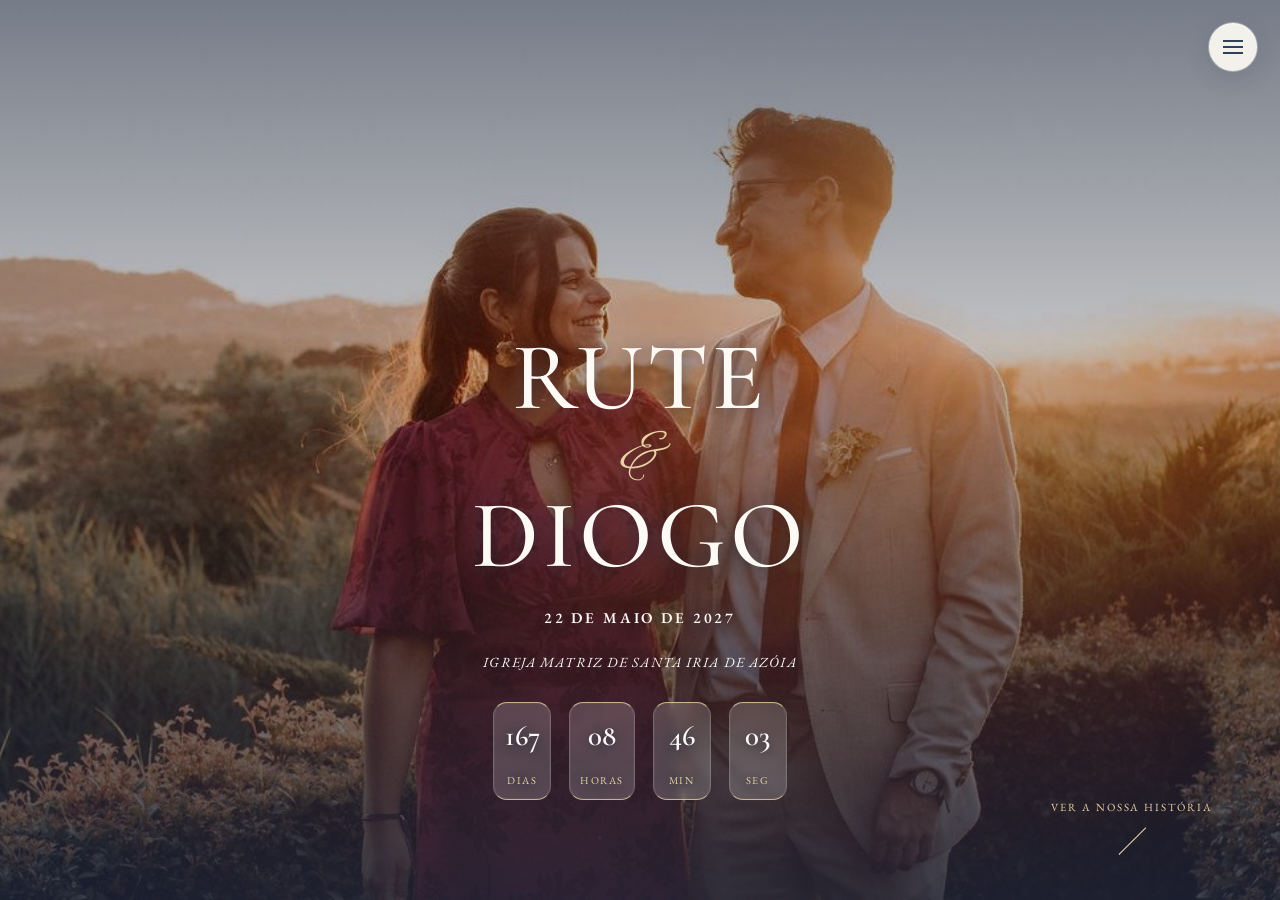
==== commit d6e39704: "Remove outdated HTML files and enhance the script and styles for improved functionality and user exp" ====
--- a/index.html
+++ b/index.html
@@ -33,7 +33,7 @@
   <div class="photo-cover-shade"></div>
   <div class="photo-cover-content">
     <h1>Rute <em>&amp;</em> Diogo</h1>
-    <p class="cover-date">22 de maio de 2027 <span>·</span> 12h00</p>
+    <p class="cover-date">22 de maio de 2027</p>
     <p class="cover-place">Igreja Matriz de Santa Iria de Azóia</p>
     <div class="cover-countdown countdown hero-item" style="animation-delay:1.05s;" aria-label="Contagem decrescente até ao casamento">
       <div class="box"><span class="num" id="cd-dias">00</span><span class="label">dias</span></div>
--- a/casament-site/styles.css
+++ b/casament-site/styles.css
@@ -4,31 +4,48 @@
    ============================================================ */
 
 :root{
-  --cream: #FBF6EA;
-  --panel: #FFFEFA;
-  --navy: #3C567C;
-  --navy-deep: #24354E;
-  --navy-darker: #1B2840;
-  --gold: #C6A567;
-  --gold-soft: #DCC48F;
-  --ink: #33475F;
-  --on-dark: #F3ECDA;
-  --shadow: 0 18px 40px rgba(27,40,64,0.16);
+  --paper: #f7f1e6;
+  --paper-strong: #fbf8f2;
+  --sand: #ead6b4;
+  --sand-deep: #d8b98d;
+  --navy: #56728d;
+  --navy-deep: #2d4159;
+  --navy-darker: #1d2d3f;
+  --gold: #c7a16a;
+  --gold-soft: #e8d2a3;
+  --rose: #a85d5b;
+  --ink: #2d4257;
+  --on-dark: #f3ecdc;
+  --shadow: 0 18px 50px rgba(29,45,63,0.12);
+  --line: rgba(45, 65, 89, 0.38);
 }
 
 *{ box-sizing: border-box; }
 html{ scroll-behavior: smooth; }
 body{
   margin:0;
-  background: var(--cream);
+  background: var(--paper);
   color: var(--ink);
   font-family:'EB Garamond', serif;
   font-size: 18px;
-  line-height: 1.7;
+  line-height: 1.75;
+  min-height:100vh;
+}
+body::before{
+  content:"";
+  position:fixed;
+  inset:0;
+  pointer-events:none;
+  opacity:0.18;
+  z-index:-1;
+  background:
+    radial-gradient(circle at 14% 18%, rgba(199,161,106,0.18) 0, transparent 28%),
+    radial-gradient(circle at 78% 22%, rgba(199,161,106,0.12) 0, transparent 26%),
+    radial-gradient(circle at 52% 72%, rgba(199,161,106,0.10) 0, transparent 22%);
 }
 body.menu-open{ overflow: hidden; }
-body.theme-dark{ background: var(--navy-deep); color: var(--on-dark); }
-body.theme-panel{ background: var(--panel); }
+body.theme-dark{ background: var(--navy-darker); color: var(--on-dark); }
+body.theme-panel{ background: var(--paper-strong); }
 
 @media (prefers-reduced-motion: reduce){
   html{ scroll-behavior: auto; }
@@ -42,36 +59,42 @@
 img{ max-width:100%; display:block; }
 
 /* ---------- reveal ao fazer scroll ---------- */
-.reveal{ opacity:0; transform: translateY(34px); transition: opacity 0.9s ease, transform 0.9s ease; }
+.reveal{ opacity:0; transform: translateY(40px); transition: opacity 1s ease, transform 1s ease; will-change: opacity, transform; }
 .reveal.in-view{ opacity:1; transform: translateY(0); }
-.reveal.d1{ transition-delay: 0.08s; }
-.reveal.d2{ transition-delay: 0.18s; }
-.reveal.d3{ transition-delay: 0.28s; }
+.reveal.d1{ transition-delay: 0.12s; }
+.reveal.d2{ transition-delay: 0.24s; }
+.reveal.d3{ transition-delay: 0.36s; }
 
 /* ---------- ornamento ---------- */
-.ornament{ width: 130px; height: 34px; margin: 0 auto 50px; opacity: 0.85; display:block; }
-.ornament path{ stroke: var(--gold); fill:none; stroke-width: 1.2; }
+.ornament{ width: 160px; height: 44px; margin: 0 auto 50px; opacity: 0.95; display:block; filter: drop-shadow(0 2px 4px rgba(199,161,106,0.1)); }
+.ornament path{ stroke: var(--gold); fill:none; stroke-width: 1.4; stroke-linecap: round; }
+.ornament circle{ fill: var(--gold); filter: drop-shadow(0 1px 3px rgba(199,161,106,0.2)); }
 body.theme-dark .ornament path{ stroke: var(--gold-soft); }
+body.theme-dark .ornament circle{ fill: var(--gold-soft); }
 
 /* ---------- monograma + hamburguer fixos ---------- */
 .brand-chip, .menu-btn{
   position: fixed; top: 22px; z-index: 60;
-  background: var(--panel); border: 1px solid var(--navy);
-  box-shadow: var(--shadow);
+  background: rgba(251,248,242,0.94); backdrop-filter: blur(8px);
+  border: 1px solid rgba(45,65,89,0.4);
+  box-shadow: 0 8px 24px rgba(29,45,63,0.12), inset 0 1px 0 rgba(255,255,255,0.5);
+  transition: all 0.3s ease;
 }
 .brand-chip{
-  left: 22px; padding: 9px 18px; border-radius: 999px;
-  font-family:'Cormorant Garamond', serif; letter-spacing: 0.08em; font-size: 14px; color: var(--navy-deep);
-  text-decoration:none;
-}
+  left: 22px; padding: 10px 20px; border-radius: 999px;
+  font-family:'Cormorant Garamond', serif; letter-spacing: 0.09em; font-size: 14px; color: var(--navy-deep);
+  text-decoration:none; font-weight: 600;
+}
+.brand-chip:hover{ background: rgba(251,248,242,0.98); border-color: var(--gold); }
 .menu-btn{
-  right: 22px; width: 48px; height: 48px; border-radius: 50%;
+  right: 22px; width: 50px; height: 50px; border-radius: 50%;
   display:flex; align-items:center; justify-content:center;
   cursor:pointer; border-width:1px; border-style:solid;
 }
+.menu-btn:hover{ background: rgba(251,248,242,0.98); border-color: var(--navy-deep); }
 .menu-btn .bars{ position:relative; width: 20px; height: 14px; }
 .menu-btn .bars span{
-  position:absolute; left:0; width:100%; height: 1.4px; background: var(--navy-deep);
+  position:absolute; left:0; width:100%; height: 2px; background: var(--navy-deep);
   transition: transform 0.35s ease, opacity 0.25s ease, top 0.35s ease;
 }
 .menu-btn .bars span:nth-child(1){ top: 0; }
@@ -84,7 +107,7 @@
 /* ---------- overlay de navegação ---------- */
 .nav-overlay{
   position: fixed; inset: 0; z-index: 55;
-  background: var(--navy-darker);
+  background: rgba(29,45,63,0.96);
   display:flex; align-items:center; justify-content:center;
   opacity: 0; visibility: hidden; pointer-events:none;
   transition: opacity 0.5s ease;
@@ -114,37 +137,167 @@
 body.menu-open .nav-overlay .nav-foot{ opacity: 0.8; }
 
 /* ---------- layout de página ---------- */
-.page-wrap{ max-width: 920px; margin: 0 auto; padding: 150px 24px 60px; }
+.page-wrap{ max-width: 960px; margin: 0 auto; padding: 160px 28px 70px; }
 .hero-page{
   min-height: 100vh; display:flex; flex-direction:column; align-items:center; justify-content:center;
   padding: 130px 24px 90px;
 }
 
 .eyebrow{
-  display:block; text-align:center; font-size: 13px; letter-spacing: 0.26em;
-  text-transform: uppercase; color: var(--gold); margin-bottom: 14px; font-weight:600;
+  display:block; text-align:center; font-size: 12px; letter-spacing: 0.24em;
+  text-transform: uppercase; color: var(--gold); margin: 0 0 10px; font-weight:700;
 }
 body.theme-dark .eyebrow{ color: var(--gold-soft); }
 .section-title{
   text-align:center; font-family:'Cormorant Garamond', serif; font-weight:600;
-  font-size: clamp(32px, 4.6vw, 48px); color: var(--navy-deep); margin: 0 0 8px; letter-spacing: 0.02em;
+  font-size: clamp(40px, 5.2vw, 62px); color: var(--navy-deep); margin: 0 0 20px; letter-spacing: 0.01em; line-height: 1.15;
 }
 body.theme-dark .section-title{ color: var(--on-dark); }
-.section-sub{ text-align:center; margin: 0 0 50px; opacity:0.75; font-style: italic; }
+.section-sub{ text-align:center; margin: 0 0 54px; opacity:0.85; font-style: italic; font-size: 17px; }
 
 /* ---------- abertura da história ---------- */
-.story-intro{ max-width: 530px; margin: 0 auto 22px; text-align:center; font-size: 20px; line-height:1.55; color: var(--navy); }
+.story-intro{
+  max-width: 650px;
+  margin: 0 auto 14px;
+  text-align: center;
+  font-size: clamp(17px, 1.9vw, 24px);
+  line-height: 1.7;
+  color: var(--navy);
+  font-style: italic;
+  font-weight: 400;
+  display: flex;
+  flex-direction: column;
+  align-items: center;
+}
+.story-intro p{ margin: 0; }
+.story-intro cite,
+.story-intro cite::before {
+  font-style: normal;
+}
+.story-intro cite{
+  display:block;
+  margin-top: 12px;
+  font-size: 11px;
+  letter-spacing: 0.16em;
+  text-transform: uppercase;
+  color: var(--gold);
+  font-weight: 600;
+  white-space: normal;
+}
+blockquote.story-intro{
+  border-left: 2px solid var(--gold);
+  border-right: 2px solid var(--gold);
+  padding: 8px 24px 10px;
+  background: rgba(199,161,106,0.04);
+  margin: 0;
+  display: flex;
+  flex-direction: column;
+  align-items: center;
+  width: 100%;
+}
+
+/* ---------- home cover ---------- */
+.photo-cover{
+  position:relative;
+  min-height:100vh;
+  display:grid;
+  place-items:center;
+  overflow:hidden;
+  background: #dcd0bb;
+}
+.photo-cover img{
+  position:absolute;
+  inset:0;
+  width:100%;
+  height:100%;
+  object-fit:cover;
+  filter: saturate(0.88) contrast(1.06) brightness(0.82);
+  transform: scale(1.04);
+}
+.photo-cover-shade{
+  position:absolute;
+  inset:0;
+  background:
+    linear-gradient(180deg, rgba(18,27,38,0.28), rgba(18,27,38,0.18) 18%, rgba(18,27,38,0.22) 100%),
+    radial-gradient(circle at center, rgba(0,0,0,0.08), rgba(0,0,0,0.38));
+}
+.photo-cover-content{
+  position:relative;
+  z-index:2;
+  width:min(780px,90vw);
+  text-align:center;
+  color: #fdfaf5;
+  text-shadow: 0 4px 18px rgba(24,23,19,0.18);
+  padding: 110px 24px 120px;
+}
+.photo-cover h1{
+  margin:0;
+  font-family:'Cormorant Garamond', serif;
+  font-weight:600;
+  letter-spacing:0.12em;
+  text-transform: uppercase;
+  font-size: clamp(40px, 7vw, 94px);
+  line-height:0.94;
+}
+.photo-cover h1 em{
+  display:block;
+  font-family:'Alex Brush', cursive;
+  font-style:normal;
+  font-size:0.5em;
+  letter-spacing:0;
+  margin: 8px 0 0;
+  color: var(--gold-soft);
+}
+.cover-date,
+.cover-place{
+  margin: 18px auto 0;
+  letter-spacing:0.16em;
+  text-transform:uppercase;
+  font-size: clamp(12px, 1.5vw, 18px);
+}
+.cover-date{ font-weight:600; }
+.cover-date span{ margin: 0 8px; color: var(--gold-soft); }
+.cover-place{ font-size: clamp(11px, 1.4vw, 16px); opacity:0.96; }
+.cover-countdown{ margin-top: 26px; }
+.cover-countdown .box{ background: rgba(255,255,255,0.12); border:1px solid rgba(255,255,255,0.38); backdrop-filter: blur(4px); }
+.cover-countdown .num{ color: var(--paper-strong); }
+.cover-countdown .label{ color: var(--gold-soft); }
+.cover-scroll{
+  position:absolute;
+  z-index:2;
+  bottom: 32px;
+  left:50%;
+  transform:translateX(-50%);
+  display:inline-flex;
+  align-items:center;
+  gap: 10px;
+  text-decoration:none;
+  color: var(--gold-soft);
+  font-size: 12px;
+  letter-spacing:0.22em;
+  text-transform:uppercase;
+  opacity:1;
+  text-shadow: 0 2px 10px rgba(0,0,0,0.2);
+  transition: color 0.25s ease, transform 0.25s ease;
+}
+.cover-scroll:hover{
+  color: var(--paper-strong);
+  transform: translateX(-50%) translateY(-2px);
+}
+.cover-scroll i{
+  width: 18px; height: 18px; border-right: 1.5px solid currentColor; border-bottom:1.5px solid currentColor; transform: rotate(45deg); display:inline-block; margin-top:-6px;
+}
 
 /* ---------- convite (usado na página inicial) ---------- */
-.invite{ max-width: 620px; margin: 0 auto; text-align:center; position:relative; border: 2px solid var(--navy-deep); padding: 58px 40px; background: var(--panel); }
+.invite{ max-width: 620px; margin: 0 auto; text-align:center; position:relative; border: 2px solid var(--navy-deep); padding: 58px 40px; background: rgba(251,248,242,0.72); box-shadow: var(--shadow); }
 .invite::before{ content:""; position:absolute; inset:10px; border: 1px solid var(--navy-deep); pointer-events:none; }
-.invite .intro{ font-style:italic; font-size: 20px; color: var(--navy); max-width: 420px; margin: 0 auto 28px; }
-.invite h1{ font-family:'Cormorant Garamond', serif; font-weight:500; letter-spacing: 0.14em; text-transform: uppercase; color: var(--navy-deep); font-size: clamp(48px, 9vw, 76px); line-height:1.05; margin:0; }
-.invite .amp{ display:block; font-size: clamp(22px, 4vw, 32px); font-style: italic; color: var(--gold); margin: 4px 0; }
-.invite .date-line{ margin-top: 30px; font-weight:600; letter-spacing: 0.14em; text-transform: uppercase; font-size: clamp(19px, 3vw, 25px); color: var(--navy-deep); }
+.invite .intro{ font-style:italic; font-size: 20px; color: var(--navy); max-width: 430px; margin: 0 auto 28px; }
+.invite h1{ font-family:'Cormorant Garamond', serif; font-weight:500; letter-spacing: 0.12em; text-transform: uppercase; color: var(--navy-deep); font-size: clamp(48px, 9vw, 76px); line-height:1.05; margin:0; }
+.invite .amp{ display:block; font-size: clamp(20px, 4vw, 30px); font-style: italic; color: var(--gold); margin: 4px 0; }
+.invite .date-line{ margin-top: 28px; font-weight:600; letter-spacing: 0.14em; text-transform: uppercase; font-size: clamp(19px, 3vw, 26px); color: var(--navy-deep); }
 .invite .time-line{ letter-spacing: 0.3em; text-transform: uppercase; font-size: 15px; color: var(--navy); margin-top: 4px; }
-.invite .church-line{ margin-top: 24px; font-style: italic; letter-spacing: 0.05em; text-transform: uppercase; font-size: 16px; color: var(--navy); }
-.invite .reception-script{ font-size: 32px; margin-top: 10px; color: var(--gold); font-family:'Alex Brush', cursive; }
+.invite .church-line{ margin-top: 22px; font-style: italic; letter-spacing: 0.05em; text-transform: uppercase; font-size: 16px; color: var(--navy); }
+.invite .reception-script{ font-size: 34px; margin-top: 10px; color: var(--gold); font-family:'Alex Brush', cursive; }
 .invite .reception-place{ font-style: italic; letter-spacing: 0.08em; text-transform: uppercase; font-size: 15px; color: var(--navy); margin-top: 2px; }
 
 .hero-frame-in{ opacity:0; transform: scale(0.94); animation: heroIn 1s ease forwards 0.15s; }
@@ -152,69 +305,119 @@
 .hero-item{ opacity:0; transform: translateY(14px); animation: itemIn 0.7s ease forwards; }
 @keyframes itemIn{ to{ opacity:1; transform: translateY(0); } }
 
-.countdown{ display:flex; justify-content:center; gap: 26px; margin-top: 44px; flex-wrap: wrap; }
-.countdown .box{ text-align:center; min-width: 60px; }
-.countdown .num{ display:block; font-family:'Cormorant Garamond', serif; font-weight:600; font-size: 30px; color: var(--navy-deep); }
+.countdown{ display:flex; justify-content:center; gap: 18px; margin-top: 36px; flex-wrap: wrap; }
+.countdown .box{ text-align:center; min-width: 72px; padding: 10px 10px 8px; border-radius: 14px; background: rgba(255,255,255,0.18); border: 1px solid rgba(255,255,255,0.18); box-shadow: inset 0 0 0 1px rgba(255,255,255,0.04); }
+.countdown .num{ display:block; font-family:'Cormorant Garamond', serif; font-weight:600; font-size: clamp(24px, 3vw, 32px); color: var(--navy-deep); }
 .countdown .label{ font-size: 10.5px; letter-spacing: 0.14em; text-transform: uppercase; color: var(--gold); }
 
 /* ---------- história ---------- */
-.story-line{ display:flex; flex-direction: column; gap: 112px; position:relative; padding: 16px 0 30px; }
-.story-line::before{ content:""; position:absolute; top:0; bottom:0; left:50%; width:1px; background:linear-gradient(to bottom, transparent, rgba(198,165,103,0.65) 10%, rgba(198,165,103,0.65) 90%, transparent); transform:translateX(-50%); }
-.story-item{ display:grid; grid-template-columns:minmax(0, 1fr) minmax(0, 1fr); gap: 72px; align-items:center; position:relative; }
+.story-line{ display:flex; flex-direction: column; gap: 120px; position:relative; padding: 20px 0 40px; }
+.story-line::before{ content:""; position:absolute; top:40px; bottom:40px; left:50%; width:2px; background: rgba(199,161,106,0.5); transform:translateX(-50%); z-index: 1; }
+.story-item{ display:grid; grid-template-columns:minmax(0, 1fr) minmax(0, 1fr); gap: 80px; align-items:center; position:relative; z-index: 2; }
 .story-item:nth-child(even){ direction:rtl; }
 .story-item:nth-child(even) .story-text{ direction:ltr; }
-.story-item::before{ content:""; position:absolute; z-index:2; left:50%; top:50%; width:10px; height:10px; border:2px solid var(--panel); border-radius:50%; background:var(--gold); box-shadow:0 0 0 5px rgba(198,165,103,0.18); transform:translate(-50%, -50%); }
-.story-num{ font-family:'Cormorant Garamond', serif; font-style: italic; font-size: 15px; color: var(--gold); letter-spacing: 0.1em; margin-bottom: 8px; display:block; }
-.story-num b{ display:inline-block; font-size: 19px; font-weight:600; font-style:normal; margin-right: 12px; }
-.story-num small{ font-family:'EB Garamond', serif; font-size: 13px; font-style:italic; letter-spacing: 0.04em; color: var(--navy); }
+.story-item::before{ content:""; position:absolute; z-index:3; left:50%; top:50%; width:18px; height:18px; border:3px solid var(--paper-strong); border-radius:50%; background:var(--gold); box-shadow:0 0 0 2px var(--gold), 0 4px 12px rgba(199,161,106,0.3); transform:translate(-50%, -50%); transition: all 0.4s ease; }
+.story-item:hover::before{ width:20px; height:20px; box-shadow:0 0 0 3px var(--gold), 0 6px 16px rgba(199,161,106,0.4); }
+
+.story-num{ font-family:'Cormorant Garamond', serif; font-style: italic; font-size: 14px; color: var(--gold); letter-spacing: 0.1em; margin-bottom: 10px; display:block; text-transform: uppercase; }
+.story-num b{ display:inline-block; font-size: 22px; font-weight:600; font-style:normal; margin-right: 14px; color: var(--navy-deep); }
+.story-num small{ font-family:'EB Garamond', serif; font-size: 12px; font-style:italic; letter-spacing: 0.04em; color: var(--navy); display: block; margin-top: 4px; }
 .story-item .ph{
-  width:100%; aspect-ratio: 4/5; background: var(--cream); overflow:hidden;
-  border: 1px solid var(--navy); display:flex; align-items:center; justify-content:center;
+  width:100%; aspect-ratio: 4/5; background: var(--paper); overflow:hidden;
+  border: 2px solid var(--sand-deep); display:flex; align-items:center; justify-content:center;
   font-style: italic; color: var(--navy); text-align:center; padding: 10px;
-  clip-path: inset(0 100% 0 0); transition: clip-path 1.1s ease, box-shadow 0.35s ease, transform 0.35s ease;
+  clip-path: inset(0 100% 0 0); transition: clip-path 1.1s ease, box-shadow 0.4s ease, transform 0.4s ease, border-color 0.4s ease;
+  box-shadow: 0 12px 32px rgba(29,45,63,0.16), 0 6px 16px rgba(199,161,106,0.08);
+  position: relative;
+}
+.story-item .ph::after{
+  content: "";
+  position: absolute;
+  inset: 0;
+  border: 1px solid rgba(199,161,106,0.3);
+  pointer-events: none;
 }
 .story-item:nth-child(1) .ph{ aspect-ratio: 4/3; }
 .story-item:nth-child(2) .ph img{ object-position:center 58%; }
 .story-item:nth-child(3) .ph img{ object-position:43% 58%; }
-.story-item.in-view .ph{ clip-path: inset(0 0 0 0); }
-.story-item .ph img{ width:100%; height:100%; object-fit:cover; transition:transform 0.7s cubic-bezier(.2,.7,.2,1); }
-.story-item:hover .ph{ box-shadow: 12px 14px 0 rgba(198,165,103,0.2); transform:translateY(-5px); }
-.story-item:hover .ph img{ transform:scale(1.045); }
-.story-text{ max-width: 320px; }
-.story-text h3{ font-family:'Cormorant Garamond', serif; font-weight:600; font-size: 32px; color: var(--navy-deep); margin: 0 0 12px; }
-.story-text p{ margin:0; font-size: 18px; line-height:1.65; }
-.story-ending{ max-width: 470px; margin: 6px auto 0; padding: 26px 0 0; text-align:center; border-top: 1px solid rgba(198,165,103,0.55); position:relative; }
-.story-ending::before{ content:""; position:absolute; top:-5px; left:50%; width:9px; height:9px; border-radius:50%; background:var(--gold); transform:translateX(-50%); box-shadow:0 0 0 5px var(--panel); }
-.story-ending-mark{ display:block; color:var(--gold); font-family:'Cormorant Garamond', serif; font-size:18px; font-style:italic; letter-spacing:0.1em; }
-.story-ending p{ margin: 2px 0 14px; font-family:'Cormorant Garamond', serif; font-size:25px; line-height:1.2; color:var(--navy-deep); }
-.story-ending a{ color:var(--navy-deep); font-size:12px; letter-spacing:0.16em; text-transform:uppercase; text-decoration:none; border-bottom:1px solid var(--gold); padding-bottom:4px; }
-.story-ending a span{ color:var(--gold); font-size:17px; margin-left:7px; }
+.story-item.in-view .ph{ clip-path: inset(0 0 0 0); border-color: var(--gold); }
+.story-item .ph img{ width:100%; height:100%; object-fit:cover; transition:transform 0.7s cubic-bezier(.2,.7,.2,1); filter: brightness(0.95) contrast(1.05); }
+.story-item:hover .ph{ transform:translateY(-8px); box-shadow: 8px 18px 42px rgba(29,45,63,0.2), 0 8px 20px rgba(199,161,106,0.12); }
+.story-item:hover .ph img{ transform:scale(1.055); filter: brightness(1) contrast(1.08); }
+.story-text{ max-width: 340px; }
+.story-text h3{ font-family:'Cormorant Garamond', serif; font-weight:600; font-size: 36px; color: var(--navy-deep); margin: 2px 0 16px; letter-spacing: -0.01em; line-height: 1.2; }
+.story-text p{ margin:0; font-size: 17px; line-height:1.8; color: var(--ink); opacity: 0.95; }
+.story-ending{ max-width: 520px; margin: 8px auto 0; padding: 32px 0 0; text-align:center; border-top: 2px solid rgba(199,161,106,0.4); position:relative; }
+.story-ending::before{ content:""; position: absolute; top: -10px; left: 50%; transform: translateX(-50%); width: 20px; height: 20px; background: var(--paper-strong); border: 2px solid var(--gold); border-radius: 50%; z-index: 2; }
+.story-ending-mark{ display:block; color:var(--gold); font-family:'Cormorant Garamond', serif; font-size:16px; font-style:italic; letter-spacing:0.1em; text-transform: uppercase; }
+.story-ending p{ margin: 8px 0 18px; font-family:'Cormorant Garamond', serif; font-size:28px; line-height:1.3; color:var(--navy-deep); font-weight: 500; }
+.story-ending a{ color:var(--navy-deep); font-size:11px; letter-spacing:0.18em; text-transform:uppercase; text-decoration:none; border-bottom:2px solid var(--gold); padding-bottom:6px; display: inline-block; transition: all 0.3s ease; }
+.story-ending a:hover{ color: var(--gold); border-bottom-color: var(--navy-deep); padding-bottom: 8px; }
+.story-ending a span{ color:var(--gold); font-size:16px; margin-left:8px; transition: transform 0.3s ease; }
+.story-ending a:hover span{ transform: translateX(3px); }
 @media (max-width: 680px){
-  .story-line{ gap: 72px; padding-top:0; }
-  .story-line::before{ left:12px; }
-  .story-item, .story-item:nth-child(even){ display:flex; flex-direction:column; align-items:stretch; gap:24px; padding-left:34px; direction:ltr; }
-  .story-item::before{ left:12px; top:34px; transform:translate(-50%, 0); }
-  .story-item .ph, .story-item:nth-child(1) .ph{ aspect-ratio: 4/3; }
+  .story-line{ gap: 84px; padding-top:0; }
+  .story-line::before{ left:24px; top:18px; bottom:18px; }
+  .story-item, .story-item:nth-child(even){
+    display:flex; flex-direction:column; align-items:stretch; gap:28px;
+    padding-left: 48px; direction:ltr; position:relative;
+  }
+  .story-item::before{
+    left:24px; top:24px; transform:translate(-50%, 0);
+  }
+  .story-item .ph, .story-item:nth-child(1) .ph{ aspect-ratio: 4/3; border: 2px solid var(--sand-deep); }
   .story-text{ max-width:none; text-align:left; }
-  .story-text h3{ font-size:29px; }
-  .story-item:hover .ph{ transform:none; box-shadow:none; }
+  .story-text h3{ font-size:32px; margin-top: 6px; }
+  .story-item:hover .ph{ transform:none; box-shadow: 0 10px 28px rgba(29,45,63,0.14); }
+  .story-intro{ font-size: 18px; line-height: 1.6; }
+  .story-intro p{ word-spacing: 0.1em; }
+  .story-ending p{ font-size: 25px; }
+  .page-wrap{ padding: 130px 20px 50px; }
 }
 
 /* ---------- detalhes ---------- */
-.details-grid{ display:grid; grid-template-columns: 1fr 1fr; gap: 26px; margin-bottom: 70px; }
-@media (max-width: 720px){ .details-grid{ grid-template-columns: 1fr; } }
-.detail-card{ background: rgba(255,255,255,0.04); border: 1px solid rgba(60,86,124,0.25); padding: 34px 28px; text-align:center; }
+.details-intro span{ color: var(--gold-soft); padding: 0 8px; }
+.details-grid{ display:grid; grid-template-columns: 1fr 1fr; gap: 26px; margin-bottom: 34px; }
+@media (max-width: 720px){
+  .details-grid{ grid-template-columns: repeat(2, minmax(0, 1fr)); gap: 10px; }
+  .detail-card{ padding: 22px 8px 18px; }
+  .detail-card h3{ font-size: 21px; }
+  .detail-card p{ font-size: 13px; }
+  .map-frame{ height: 125px; }
+}
+.detail-card{ position:relative; background: linear-gradient(145deg, rgba(255,255,255,0.1), rgba(255,255,255,0.035)); border: 1px solid rgba(45,65,89,0.28); padding: 30px 28px 24px; text-align:center; box-shadow: var(--shadow); overflow:hidden; }
 body.theme-dark .detail-card{ border-color: rgba(243,236,218,0.35); }
+.detail-card::before{ content:""; position:absolute; top:0; left:0; width:100%; height:3px; background: var(--gold); transform:scaleX(0.25); transform-origin:left; transition:transform 0.4s ease; }
+.detail-card:hover::before{ transform:scaleX(1); }
+.detail-number{ display:block; color: var(--gold-soft); font-family:'Cormorant Garamond', serif; font-size: 15px; letter-spacing: 0.16em; margin-bottom: 12px; }
 .detail-card .tag{ font-size: 12px; letter-spacing: 0.2em; text-transform:uppercase; color: var(--gold); font-weight:600; margin-bottom: 12px; display:block; }
 body.theme-dark .detail-card .tag{ color: var(--gold-soft); }
-.detail-card h3{ font-family:'Cormorant Garamond', serif; font-weight:600; font-size: 24px; color: var(--navy-deep); margin: 0 0 6px; }
+.detail-card h3{ font-family:'Cormorant Garamond', serif; font-weight:600; font-size: 28px; color: var(--navy-deep); margin: 0 auto 7px; line-height:1.12; max-width: 310px; }
 body.theme-dark .detail-card h3{ color: var(--on-dark); }
-.detail-card p{ margin: 0 0 16px; font-size: 15px; opacity: 0.85; }
+.detail-card p{ margin: 0 0 18px; font-size: 15px; opacity: 0.9; }
+.detail-meta span{ color: var(--gold-soft); padding: 0 5px; }
 .map-frame{ width:100%; height: 170px; border:none; }
 body.theme-dark .map-frame{ filter: invert(92%) hue-rotate(180deg) contrast(0.92) brightness(0.95); }
+.map-link, .route-copy a{ display:inline-block; margin-top: 17px; color: var(--gold-soft); font-size: 11px; letter-spacing: 0.12em; text-transform:uppercase; text-decoration:none; border-bottom: 1px solid rgba(232,210,163,0.55); padding-bottom: 4px; transition: color 0.25s ease, border-color 0.25s ease; }
+.map-link:hover, .route-copy a:hover{ color: var(--paper-strong); border-color: var(--paper-strong); }
+.route-note{ display:grid; grid-template-columns: 90px 1fr; align-items:center; max-width: 620px; margin: 0 auto 70px; padding: 28px 34px; border-top: 1px solid rgba(243,236,218,0.25); border-bottom: 1px solid rgba(243,236,218,0.25); }
+.route-line{ display:flex; flex-direction:column; align-items:center; gap: 8px; }
+.route-line .route-icon{ width: auto; height: auto; font-size: 24px; line-height: 1; filter: saturate(0.72); }
+.route-line i{ display:block; width:1px; height:34px; background: var(--gold); }
+.route-copy{ text-align:center; }
+.route-copy .tag{ display:block; margin-bottom: 4px; color: var(--gold-soft); font-size: 11px; letter-spacing: 0.16em; text-transform:uppercase; }
+.route-copy strong{ display:block; font-family:'Cormorant Garamond', serif; font-size: 30px; font-weight:500; color: var(--on-dark); line-height:1.15; }
+.route-copy p{ margin: 5px 0 0; font-size: 16px; opacity:0.8; }
+.route-copy a{ margin-top: 12px; }
+@media (max-width: 560px){
+  .detail-card{ padding-left:18px; padding-right:18px; }
+  .route-note{ grid-template-columns: 48px 1fr; padding: 24px 16px; }
+  .route-copy strong{ font-size: 26px; }
+  .route-copy p{ font-size:15px; }
+}
 
 .timeline{ max-width: 520px; margin: 0 auto; position:relative; padding-left: 30px; }
-.timeline::before{ content:""; position:absolute; left:5px; top:6px; bottom:6px; width:1px; background: rgba(60,86,124,0.25); }
+.timeline::before{ content:""; position:absolute; left:5px; top:6px; bottom:6px; width:1px; background: rgba(45,65,89,0.28); }
 body.theme-dark .timeline::before{ background: rgba(243,236,218,0.3); }
 .tl-item{ position:relative; padding-bottom: 34px; }
 .tl-item:last-child{ padding-bottom: 0; }
@@ -224,19 +427,19 @@
 .tl-label{ font-size: 15px; opacity: 0.85; margin-top: 2px; }
 
 /* ---------- RSVP ---------- */
-.rsvp-card{ max-width: 720px; margin: 0 auto; border: 2px solid var(--navy-deep); background: var(--panel); padding: 34px 26px; position:relative; }
+.rsvp-card{ max-width: 720px; margin: 0 auto; border: 2px solid var(--navy-deep); background: rgba(251,248,242,0.84); padding: 34px 26px; position:relative; box-shadow: var(--shadow); }
 .rsvp-card::before{ content:""; position:absolute; inset: 9px; border: 1px solid var(--navy-deep); pointer-events:none; }
-.google-form{ display:block; width:100%; min-height: 850px; border:0; position:relative; z-index:1; background:var(--panel); }
+.google-form{ display:block; width:100%; min-height: 850px; border:0; position:relative; z-index:1; background:transparent; }
 .field{ margin-bottom: 24px; text-align:left; }
 .field label{ display:block; font-size: 14px; letter-spacing: 0.05em; color: var(--navy-deep); margin-bottom: 8px; font-weight:600; }
 .field input[type="text"], .field input[type="number"], .field textarea{
-  width:100%; border: 1px solid var(--navy); background: var(--cream); padding: 12px 14px;
+  width:100%; border: 1px solid var(--navy); background: var(--paper); padding: 12px 14px;
   font-family: inherit; font-size: 16px; color: var(--ink); transition: border-color 0.2s ease, box-shadow 0.2s ease;
 }
-.field input:focus, .field textarea:focus{ outline:none; border-color: var(--navy-deep); box-shadow: 0 0 0 3px rgba(198,165,103,0.28); }
+.field input:focus, .field textarea:focus{ outline:none; border-color: var(--navy-deep); box-shadow: 0 0 0 3px rgba(199,161,106,0.28); }
 .attend-toggle{ display:flex; gap: 12px; flex-wrap: wrap; }
 .attend-toggle input{ position:absolute; opacity:0; }
-.attend-toggle label{ flex:1; min-width: 160px; text-align:center; padding: 14px; border: 1px solid var(--navy); font-weight:600; cursor:pointer; background: var(--cream); font-size: 14px; letter-spacing: 0.03em; transition: 0.2s; }
+.attend-toggle label{ flex:1; min-width: 160px; text-align:center; padding: 14px; border: 1px solid var(--navy); font-weight:600; cursor:pointer; background: var(--paper); font-size: 14px; letter-spacing: 0.03em; transition: 0.2s; }
 .attend-toggle input:checked + label{ background: var(--navy-deep); border-color: var(--navy-deep); color: var(--panel); }
 .submit-btn{ background: var(--navy-deep); color: var(--panel); border:none; padding: 15px 38px; font-size: 15px; letter-spacing: 0.12em; text-transform: uppercase; font-family: inherit; cursor:pointer; transition: background 0.2s ease, transform 0.15s ease; }
 .submit-btn:hover{ background: var(--navy); transform: translateY(-1px); }
@@ -246,18 +449,65 @@
 @media (max-width: 680px){ .rsvp-card{ padding: 24px 14px; } .google-form{ min-height: 980px; } }
 
 /* ---------- presentes ---------- */
-.gift-card{ max-width: 560px; margin: 0 auto; text-align:center; border: 2px solid var(--navy-deep); background: var(--panel); padding: 50px 40px; position:relative; }
+.gift-card{ max-width: 590px; margin: 0 auto; text-align:center; border: 2px solid var(--navy-deep); background: rgba(251,248,242,0.86); padding: 54px 42px; position:relative; box-shadow: var(--shadow); }
 .gift-card::before{ content:""; position:absolute; inset:9px; border: 1px solid var(--navy-deep); pointer-events:none; }
 .gift-card p{ max-width: 460px; margin: 14px auto 0; }
+.gift-card strong{ color: var(--navy-deep); }
+.iban-copy{ width:100%; display:flex; flex-wrap:wrap; justify-content:center; align-items:center; gap:6px 10px; }
+.iban-copy-labeled{ margin-top:14px; }
+.iban-copy p{ width:max-content; max-width:100%; margin:0; }
+.copy-btn{ width:32px; height:32px; padding:0; border:1px solid var(--gold); border-radius:4px; background:rgba(251,248,242,0.7); color:var(--navy-deep); cursor:pointer; box-shadow:0 2px 8px rgba(29,45,63,0.1); transition:background 0.2s ease, border-color 0.2s ease, color 0.2s ease, transform 0.15s ease; }
+.copy-btn span,
+.copy-btn span::after{ display:block; width:11px; height:12px; border:1.5px solid currentColor; }
+.copy-btn span{ position:relative; margin:8px auto 0; }
+.copy-btn span::after{ content:""; position:absolute; left:3px; top:-4px; background:var(--paper-strong); }
+.copy-btn:hover{ background:var(--gold-soft); border-color:var(--gold); transform:translateY(-1px); }
+.copy-btn.copied{ background:var(--gold); border-color:var(--gold); color:var(--paper-strong); }
+.copy-btn:focus-visible{ outline:3px solid rgba(199,161,106,0.55); outline-offset:3px; }
+.copy-status{ flex-basis:100%; min-height:1.5em; color:var(--navy-deep); font-size:14px; }
+@media (max-width: 400px){
+  .iban-copy p{ font-size:12px; }
+  .copy-btn{ width:30px; height:30px; }
+}
 
 /* ---------- navegação entre páginas (prev/next) ---------- */
 .page-nav{
-  display:flex; justify-content:space-between; max-width: 920px; margin: 70px auto 0; padding: 26px 24px 0;
-  border-top: 1px solid rgba(60,86,124,0.2);
-  font-size: 13px; letter-spacing: 0.1em; text-transform: uppercase;
+  display:flex; justify-content:space-between; max-width: 920px; margin: 80px auto 0; padding: 32px 24px 0;
+  border-top: 2px solid rgba(45,65,89,0.2);
+  font-size: 13px; letter-spacing: 0.12em; text-transform: uppercase;
 }
 body.theme-dark .page-nav{ border-top-color: rgba(243,236,218,0.2); }
-.page-nav a{ text-decoration:none; border-bottom: 1px solid currentColor; padding-bottom: 3px; transition: opacity 0.2s ease; }
+.page-nav a{ text-decoration:none; border-bottom: 2px solid currentColor; padding-bottom: 6px; transition: opacity 0.3s ease, color 0.3s ease; position: relative; }
+.page-nav a:hover{ opacity: 0.7; color: var(--gold); border-bottom-color: var(--gold); }
+
+footer{
+  text-align:center;
+  padding: 28px 16px 60px;
+}
+footer .script{
+  margin:0;
+  font-size: clamp(30px, 5.5vw, 50px);
+  color: var(--gold);
+  letter-spacing: 0.02em;
+}
+.hashtag{
+  margin: 12px 0 0;
+  letter-spacing: 0.24em;
+  text-transform: uppercase;
+  font-size: 12px;
+  color: var(--navy);
+  opacity: 0.85;
+  font-weight: 500;
+}
+body.theme-dark .hashtag{ color: var(--on-dark); }
+
+@media (max-width: 640px){
+  .brand-chip{ left:14px; top:14px; font-size: 13px; }
+  .menu-btn{ right:14px; top:14px; }
+  .page-wrap{ padding-top: 115px; }
+  .eyebrow{ font-size: 11px; }
+  .section-title{ font-size: clamp(36px, 4.8vw, 48px); }
+}
 .page-nav a:hover{ opacity: 0.6; }
 
 footer{ background: var(--navy-darker); color: var(--on-dark); text-align:center; padding: 70px 20px 56px; margin-top: 40px; }
@@ -279,8 +529,9 @@
 .cover-countdown .box{ min-width:58px; padding:8px 10px 6px; border-top:1px solid rgba(238,214,165,0.75); border-bottom:1px solid rgba(238,214,165,0.75); }
 .cover-countdown .num{ color:var(--panel); font-size:29px; text-shadow:0 2px 10px rgba(27,40,64,0.8); }
 .cover-countdown .label{ color:var(--gold-soft); text-shadow:0 1px 8px rgba(27,40,64,0.8); }
-.cover-scroll{ position:absolute; left:50%; bottom:0; z-index:2; display:flex; flex-direction:column; align-items:center; gap:11px; min-width:280px; min-height:90px; padding:14px 26px 18px; color:var(--panel); font-size:11px; letter-spacing:0.18em; text-decoration:none; text-transform:uppercase; transform:translate(-50%, 24px); cursor:pointer; pointer-events:auto; }
-.cover-scroll i{ width:1px; height:38px; background:var(--gold-soft); }
+.cover-scroll{ position:absolute; left:50%; bottom:0; z-index:2; display:flex; flex-direction:column; align-items:center; gap:11px; min-width:280px; min-height:90px; padding:14px 26px 18px; color:var(--gold-soft); background:transparent; border:0; font-size:11px; letter-spacing:0.18em; text-decoration:none; text-transform:uppercase; transform:translate(-50%, 24px); cursor:pointer; pointer-events:auto; text-shadow:none; transition:color 0.2s ease, transform 0.2s ease; }
+.cover-scroll:hover{ color:var(--paper-strong); }
+.cover-scroll i{ width:1px; height:38px; background:var(--navy-darker); }
 @keyframes coverZoom{ from{ transform:scale(1); } to{ transform:scale(1.06); } }
 .photo-cover-shade{ animation:shadeIn 1.2s ease both; }
 .photo-cover-content > *{ opacity:0; animation:coverContentIn .9s ease-out forwards; }
